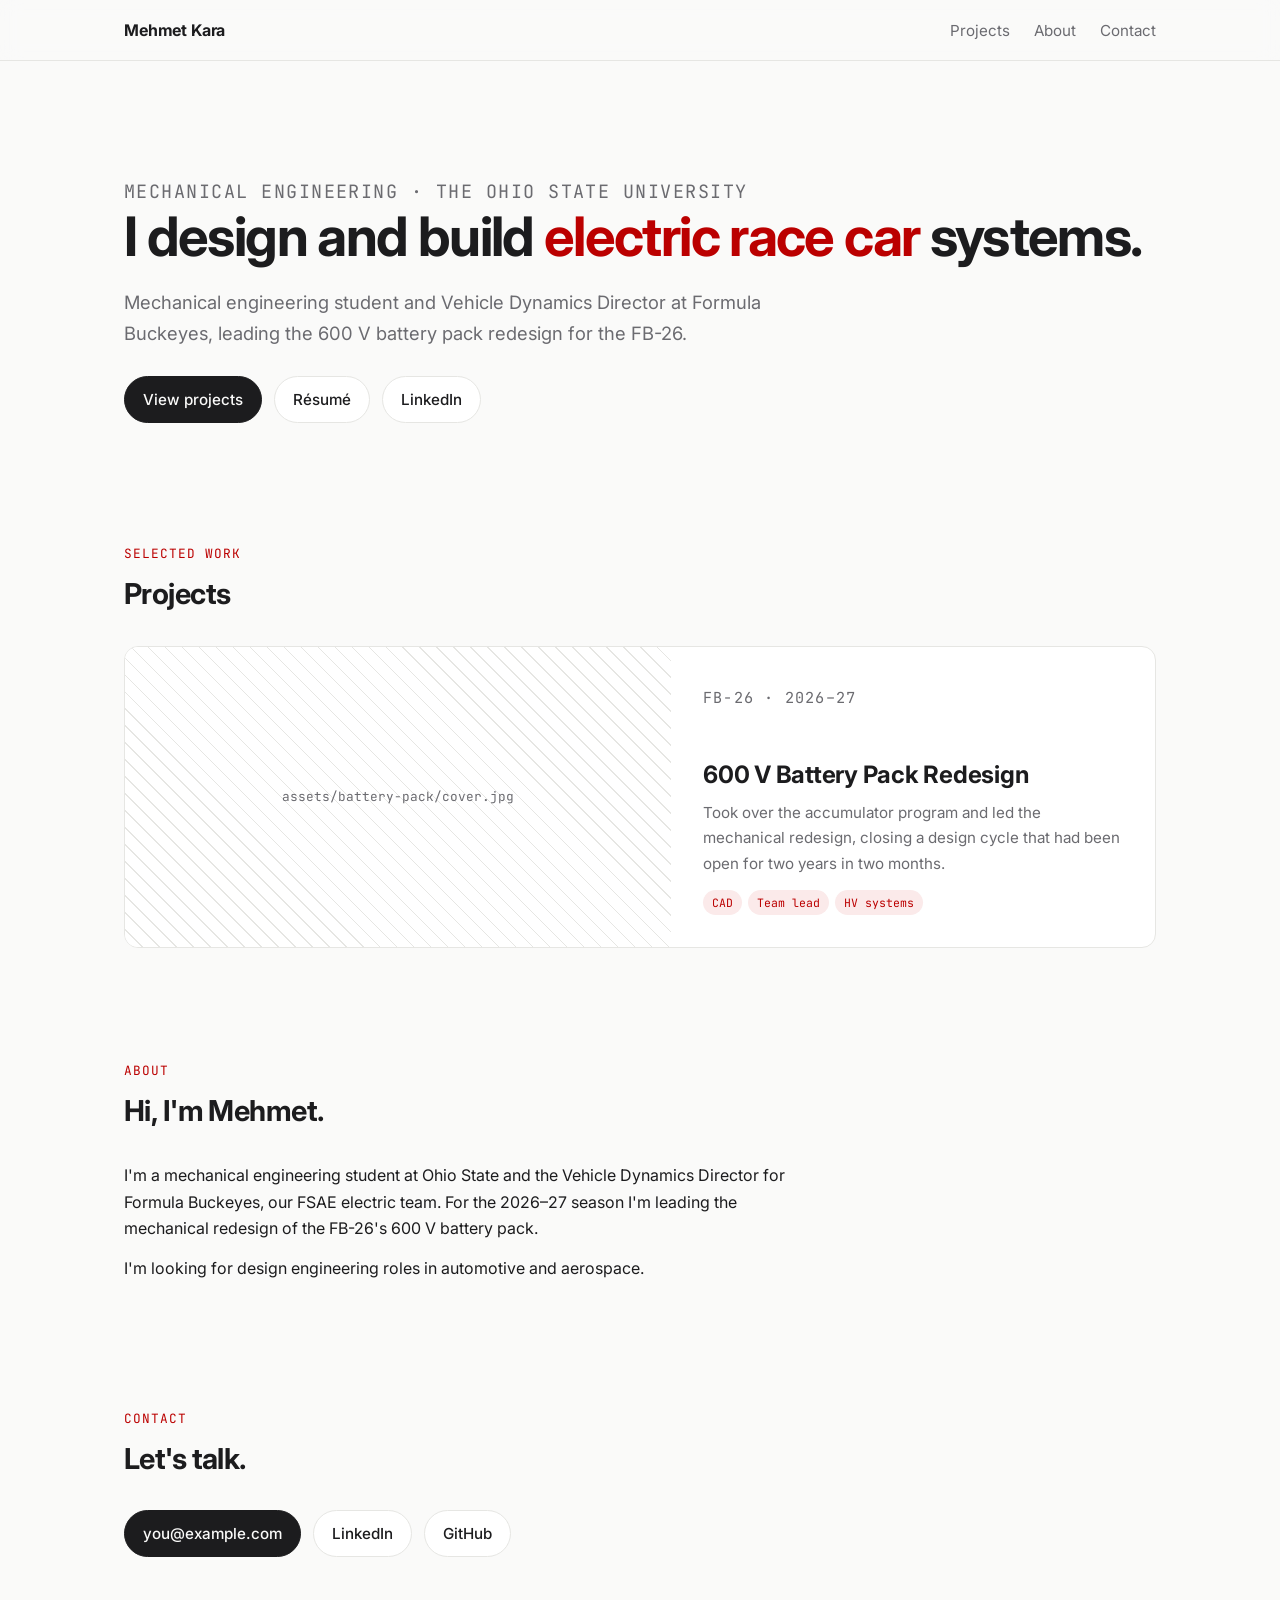
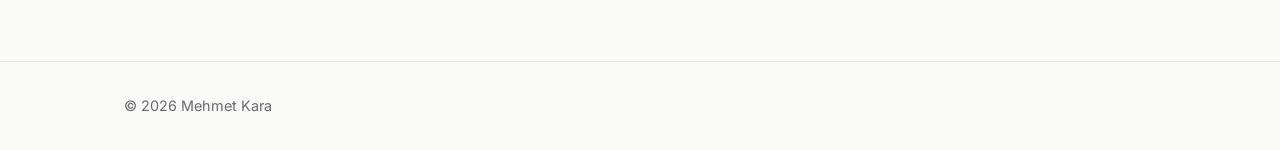
==== index.html @ 05a51566 "Add portfolio site with 600 V accumulator project page Co-Authored-By: Claude Opus 5.5 <noreply@anth" ====
<!doctype html>
<html lang="en">
<head>
  <meta charset="utf-8">
  <meta name="viewport" content="width=device-width, initial-scale=1">
  <title>Mehmet Kara — Engineering Portfolio</title>
  <meta name="description" content="Mechanical engineering portfolio: FSAE electric vehicle 600 V battery pack design.">
  <link rel="preconnect" href="https://fonts.googleapis.com">
  <link href="https://fonts.googleapis.com/css2?family=Inter:wght@400;500;600;700&family=JetBrains+Mono:wght@400;500&display=swap" rel="stylesheet">
  <link rel="stylesheet" href="css/style.css">
</head>
<body>

<nav>
  <div class="wrap">
    <a class="brand" href="index.html">Mehmet Kara</a>
    <ul>
      <li><a href="#projects">Projects</a></li>
      <li><a href="#about">About</a></li>
      <li><a href="#contact">Contact</a></li>
    </ul>
  </div>
</nav>

<header class="hero wrap">
  <p class="eyebrow">Mechanical Engineering · The Ohio State University</p>
  <h1>I design and build <span>electric race car</span> systems.</h1>
  <p>Mechanical engineering student and Vehicle Dynamics Director at Formula Buckeyes, leading the 600&nbsp;V battery pack redesign for the FB-26.</p>
  <div class="links">
    <a class="btn primary" href="#projects">View projects</a>
    <a class="btn" href="assets/resume.pdf">Résumé</a>
    <a class="btn" href="https://www.linkedin.com/in/YOUR-HANDLE">LinkedIn</a>
  </div>
</header>

<main>
  <section id="projects" class="wrap">
    <p class="eyebrow">Selected work</p>
    <h2>Projects</h2>

    <div class="grid">
      <a class="card featured" href="projects/battery-pack.html">
        <div class="thumb"><div class="ph">assets/battery-pack/cover.jpg</div></div>
        <div class="body">
          <p class="eyebrow">FB-26 · 2026–27</p>
          <h3>600 V Battery Pack Redesign</h3>
          <p>Took over the accumulator program and led the mechanical redesign, closing a design cycle that had been open for two years in two months.</p>
          <div class="tags"><span class="tag">CAD</span><span class="tag">Team lead</span><span class="tag">HV systems</span></div>
        </div>
      </a>
    </div>
  </section>

  <section id="about" class="wrap">
    <p class="eyebrow">About</p>
    <h2>Hi, I'm Mehmet.</h2>
    <div class="about">
      <div>
        <p>I'm a mechanical engineering student at Ohio State and the Vehicle Dynamics Director for Formula Buckeyes, our FSAE electric team. For the 2026–27 season I'm leading the mechanical redesign of the FB-26's 600&nbsp;V battery pack.</p>
        <p>I'm looking for design engineering roles in automotive and aerospace.</p>
      </div>
    </div>
  </section>

  <section id="contact" class="wrap">
    <p class="eyebrow">Contact</p>
    <h2>Let's talk.</h2>
    <div class="links" style="display:flex;gap:12px;flex-wrap:wrap">
      <a class="btn primary" href="mailto:you@example.com">you@example.com</a>
      <a class="btn" href="https://www.linkedin.com/in/YOUR-HANDLE">LinkedIn</a>
      <a class="btn" href="https://github.com/YOUR-USERNAME">GitHub</a>
    </div>
  </section>
</main>

<footer>
  <div class="wrap">© <span id="year"></span> Mehmet Kara</div>
</footer>

<script src="js/main.js"></script>
</body>
</html>
---- css/style.css ----
/* ---------- Design tokens ---------- */
:root {
  --bg: #fafaf9;
  --surface: #ffffff;
  --text: #1c1c1e;
  --muted: #6b6b70;
  --line: #e6e6e3;
  --accent: #bb0000;          /* Ohio State scarlet */
  --accent-soft: #fbeaea;
  --radius: 14px;
  --max: 1080px;
  --font: "Inter", system-ui, -apple-system, "Segoe UI", sans-serif;
  --mono: "JetBrains Mono", ui-monospace, monospace;
}
@media (prefers-color-scheme: dark) {
  :root {
    --bg: #111113;
    --surface: #1a1a1d;
    --text: #ececee;
    --muted: #9a9aa2;
    --line: #2a2a2f;
    --accent: #ff5a5a;
    --accent-soft: #2a1717;
  }
}

* { box-sizing: border-box; margin: 0; padding: 0; }
html { scroll-behavior: smooth; }
body {
  background: var(--bg);
  color: var(--text);
  font-family: var(--font);
  line-height: 1.65;
  -webkit-font-smoothing: antialiased;
}
img { max-width: 100%; display: block; border-radius: var(--radius); }
a { color: inherit; }

.wrap { max-width: var(--max); margin: 0 auto; padding-inline: 24px; }

/* ---------- Nav ---------- */
nav {
  position: sticky; top: 0; z-index: 10;
  background: color-mix(in srgb, var(--bg) 85%, transparent);
  backdrop-filter: blur(10px);
  border-bottom: 1px solid var(--line);
}
nav .wrap { display: flex; justify-content: space-between; align-items: center; height: 60px; }
nav .brand { font-weight: 700; text-decoration: none; letter-spacing: -0.01em; }
nav ul { display: flex; gap: 24px; list-style: none; }
nav ul a { text-decoration: none; color: var(--muted); font-size: 0.95rem; }
nav ul a:hover { color: var(--text); }

/* ---------- Hero ---------- */
.hero { padding-block: 96px 64px; }
.hero h1 { font-size: clamp(2.2rem, 5vw, 3.4rem); line-height: 1.1; letter-spacing: -0.03em; font-weight: 700; }
.hero h1 span { color: var(--accent); }
.hero p { color: var(--muted); font-size: 1.15rem; max-width: 640px; margin-top: 20px; }
.hero .links { display: flex; gap: 12px; margin-top: 28px; flex-wrap: wrap; }

.btn {
  display: inline-block; padding: 10px 18px; border-radius: 999px;
  border: 1px solid var(--line); text-decoration: none; font-size: 0.95rem; font-weight: 500;
  background: var(--surface); transition: border-color .15s;
}
.btn:hover { border-color: var(--text); }
.btn.primary { background: var(--text); color: var(--bg); border-color: var(--text); }

/* ---------- Section headings ---------- */
section { padding-block: 56px; }
.eyebrow { font-family: var(--mono); font-size: 0.8rem; color: var(--accent); text-transform: uppercase; letter-spacing: 0.08em; }
h2 { font-size: 1.8rem; letter-spacing: -0.02em; margin: 6px 0 28px; }

/* ---------- Project grid ---------- */
.grid { display: grid; grid-template-columns: repeat(auto-fill, minmax(300px, 1fr)); gap: 24px; }
.card {
  background: var(--surface); border: 1px solid var(--line); border-radius: var(--radius);
  overflow: hidden; text-decoration: none; display: flex; flex-direction: column;
  transition: transform .2s, box-shadow .2s, border-color .2s;
}
.card:hover { transform: translateY(-4px); box-shadow: 0 12px 30px rgba(0,0,0,.08); border-color: var(--muted); }
.card .thumb { aspect-ratio: 16/10; background: var(--line); }
.card .thumb img { width: 100%; height: 100%; object-fit: cover; border-radius: 0; }
.card .body { padding: 20px; flex: 1; display: flex; flex-direction: column; }
.card h3 { font-size: 1.15rem; letter-spacing: -0.01em; }
.card p { color: var(--muted); font-size: 0.95rem; margin-top: 6px; flex: 1; }
.card.featured { grid-column: 1 / -1; }
@media (min-width: 760px) {
  .card.featured { flex-direction: row; }
  .card.featured .thumb { flex: 1.3; aspect-ratio: auto; min-height: 300px; }
  .card.featured .body { flex: 1; padding: 32px; justify-content: center; }
  .card.featured h3 { font-size: 1.5rem; }
}

.tags { display: flex; flex-wrap: wrap; gap: 6px; margin-top: 14px; }
.tag {
  font-family: var(--mono); font-size: 0.72rem; padding: 3px 9px; border-radius: 999px;
  background: var(--accent-soft); color: var(--accent);
}

/* Placeholder for images you haven't added yet */
.ph {
  display: flex; align-items: center; justify-content: center; text-align: center;
  color: var(--muted); font-family: var(--mono); font-size: 0.8rem;
  background: repeating-linear-gradient(45deg, var(--line) 0 1px, transparent 1px 12px), var(--surface);
  width: 100%; height: 100%; min-height: 180px; border-radius: inherit; padding: 16px;
}

/* ---------- About ---------- */
.about { display: grid; gap: 32px; grid-template-columns: 1fr; }
@media (min-width: 760px) { .about { grid-template-columns: 2fr 1fr; } }
.about p { margin-bottom: 14px; }
.skills h4 { font-size: 0.85rem; color: var(--muted); margin: 14px 0 6px; font-weight: 600; }

/* ---------- Project page ---------- */
.back { display: inline-block; margin-top: 32px; color: var(--muted); text-decoration: none; font-size: 0.95rem; }
.back:hover { color: var(--text); }
.project-head { padding: 32px 0 24px; }
.project-head h1 { font-size: clamp(2rem, 4.5vw, 2.9rem); letter-spacing: -0.03em; line-height: 1.15; }
.project-head .lede { color: var(--muted); font-size: 1.15rem; margin-top: 14px; max-width: 720px; }

.facts {
  display: grid; grid-template-columns: repeat(auto-fit, minmax(160px, 1fr)); gap: 16px;
  border-top: 1px solid var(--line); border-bottom: 1px solid var(--line); padding: 20px 0; margin: 8px 0 40px;
}
.facts div span { display: block; font-size: 0.78rem; color: var(--muted); text-transform: uppercase; letter-spacing: 0.06em; }
.facts div strong { font-weight: 500; }

.hero-media { aspect-ratio: 16/8; margin-bottom: 48px; border-radius: var(--radius); overflow: hidden; border: 1px solid var(--line); }

.content { max-width: 720px; }
.content h2 { font-size: 1.4rem; margin: 40px 0 12px; }
.content p, .content li { margin-bottom: 12px; }
.content ul { padding-left: 20px; }
.content figure { margin: 28px 0; }
.content figcaption { font-size: 0.85rem; color: var(--muted); margin-top: 8px; }
.content .ph { aspect-ratio: 16/9; }

/* 3D viewer */
.viewer {
  margin: 28px 0; border: 1px solid var(--line); border-radius: var(--radius);
  background: var(--surface); overflow: hidden; position: relative;
}
.viewer model-viewer { width: 100%; height: 440px; --poster-color: transparent; }
.viewer .hint {
  position: absolute; bottom: 10px; left: 14px; font-size: 0.78rem; color: var(--muted); font-family: var(--mono);
  pointer-events: none;
}
.viewer .missing { display: none; height: 440px; }
.viewer.no-model model-viewer { display: none; }
.viewer.no-model .missing { display: flex; }

/* Next-project footer */
.next {
  display: flex; justify-content: space-between; gap: 16px; flex-wrap: wrap;
  border-top: 1px solid var(--line); margin-top: 64px; padding: 28px 0;
}
.next a { text-decoration: none; }
.next small { display: block; color: var(--muted); }

footer { border-top: 1px solid var(--line); padding: 32px 0; color: var(--muted); font-size: 0.9rem; margin-top: 48px; }

@media (max-width: 560px) {
  nav ul { gap: 16px; }
  .hero { padding-block: 64px 40px; }
  .viewer model-viewer, .viewer .missing { height: 320px; }
}
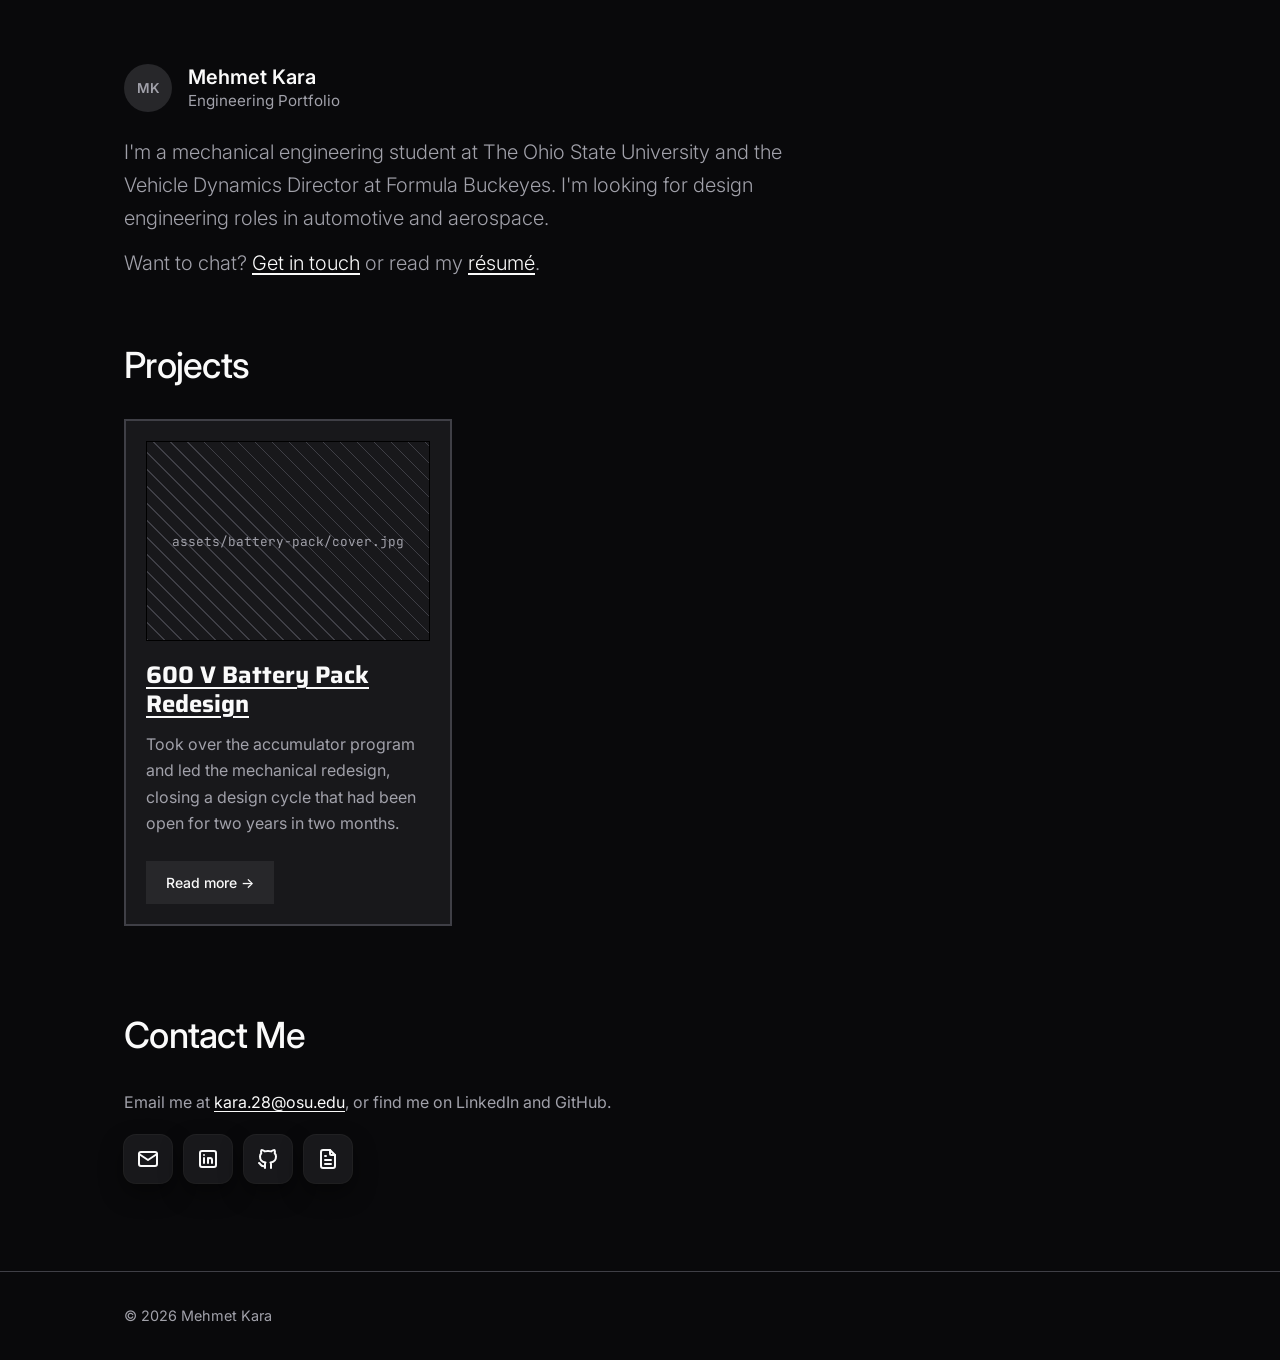
==== commit 23c7aa3e: "Redesign site based on Vaughn Khouri's portfolio (vkhouri.dev) Dark theme, small header with headsho" ====
--- a/index.html
+++ b/index.html
@@ -6,69 +6,54 @@
   <title>Mehmet Kara — Engineering Portfolio</title>
   <meta name="description" content="Mechanical engineering portfolio: FSAE electric vehicle 600 V battery pack design.">
   <link rel="preconnect" href="https://fonts.googleapis.com">
-  <link href="https://fonts.googleapis.com/css2?family=Inter:wght@400;500;600;700&family=JetBrains+Mono:wght@400;500&display=swap" rel="stylesheet">
+  <link href="https://fonts.googleapis.com/css2?family=Inter:wght@300;400;500;600;700&family=JetBrains+Mono:wght@400;500&family=Saira:wght@700&display=swap" rel="stylesheet">
   <link rel="stylesheet" href="css/style.css">
 </head>
 <body>
 
-<nav>
-  <div class="wrap">
-    <a class="brand" href="index.html">Mehmet Kara</a>
-    <ul>
-      <li><a href="#projects">Projects</a></li>
-      <li><a href="#about">About</a></li>
-      <li><a href="#contact">Contact</a></li>
-    </ul>
-  </div>
-</nav>
-
-<header class="hero wrap">
-  <p class="eyebrow">Mechanical Engineering · The Ohio State University</p>
-  <h1>I design and build <span>electric race car</span> systems.</h1>
-  <p>Mechanical engineering student and Vehicle Dynamics Director at Formula Buckeyes, leading the 600&nbsp;V battery pack redesign for the FB-26.</p>
-  <div class="links">
-    <a class="btn primary" href="#projects">View projects</a>
-    <a class="btn" href="assets/resume.pdf">Résumé</a>
-    <a class="btn" href="https://www.linkedin.com/in/YOUR-HANDLE">LinkedIn</a>
-  </div>
+<header class="site-head wrap">
+  <a class="id" href="index.html">
+    <!-- Replace with: <img class="avatar" src="assets/headshot.jpg" alt="Mehmet Kara"> -->
+    <div class="avatar" aria-hidden="true">MK</div>
+    <div>
+      <h1 class="name">Mehmet Kara</h1>
+      <p>Engineering Portfolio</p>
+    </div>
+  </a>
+  <p class="intro">I'm a mechanical engineering student at The Ohio State University and the Vehicle Dynamics Director at Formula Buckeyes. I'm looking for design engineering roles in automotive and aerospace.</p>
+  <p class="intro">Want to chat? <a class="inline-link" href="#contact">Get in touch</a> or read my <a class="inline-link" href="assets/resume.pdf">résumé</a>.</p>
 </header>
 
 <main>
   <section id="projects" class="wrap">
-    <p class="eyebrow">Selected work</p>
     <h2>Projects</h2>
 
     <div class="grid">
-      <a class="card featured" href="projects/battery-pack.html">
+      <a class="card" href="projects/battery-pack.html">
         <div class="thumb"><div class="ph">assets/battery-pack/cover.jpg</div></div>
-        <div class="body">
-          <p class="eyebrow">FB-26 · 2026–27</p>
-          <h3>600 V Battery Pack Redesign</h3>
-          <p>Took over the accumulator program and led the mechanical redesign, closing a design cycle that had been open for two years in two months.</p>
-          <div class="tags"><span class="tag">CAD</span><span class="tag">Team lead</span><span class="tag">HV systems</span></div>
-        </div>
+        <h3>600 V Battery Pack Redesign</h3>
+        <p>Took over the accumulator program and led the mechanical redesign, closing a design cycle that had been open for two years in two months.</p>
+        <span class="more">Read more &rarr;</span>
       </a>
     </div>
   </section>
 
-  <section id="about" class="wrap">
-    <p class="eyebrow">About</p>
-    <h2>Hi, I'm Mehmet.</h2>
-    <div class="about">
-      <div>
-        <p>I'm a mechanical engineering student at Ohio State and the Vehicle Dynamics Director for Formula Buckeyes, our FSAE electric team. For the 2026–27 season I'm leading the mechanical redesign of the FB-26's 600&nbsp;V battery pack.</p>
-        <p>I'm looking for design engineering roles in automotive and aerospace.</p>
-      </div>
-    </div>
-  </section>
-
   <section id="contact" class="wrap">
-    <p class="eyebrow">Contact</p>
-    <h2>Let's talk.</h2>
-    <div class="links" style="display:flex;gap:12px;flex-wrap:wrap">
-      <a class="btn primary" href="mailto:you@example.com">you@example.com</a>
-      <a class="btn" href="https://www.linkedin.com/in/YOUR-HANDLE">LinkedIn</a>
-      <a class="btn" href="https://github.com/YOUR-USERNAME">GitHub</a>
+    <h2>Contact Me</h2>
+    <p class="muted">Email me at <a class="inline-link" href="mailto:kara.28@osu.edu">kara.28@osu.edu</a>, or find me on LinkedIn and GitHub.</p>
+    <div class="social">
+      <a href="mailto:kara.28@osu.edu" aria-label="Email">
+        <svg viewBox="0 0 24 24" fill="none" stroke="currentColor" stroke-width="2" stroke-linecap="round" stroke-linejoin="round" aria-hidden="true"><path d="M3 7a2 2 0 0 1 2 -2h14a2 2 0 0 1 2 2v10a2 2 0 0 1 -2 2h-14a2 2 0 0 1 -2 -2v-10z"/><path d="M3 7l9 6l9 -6"/></svg>
+      </a>
+      <a href="https://www.linkedin.com/in/karame" aria-label="LinkedIn">
+        <svg viewBox="0 0 24 24" fill="none" stroke="currentColor" stroke-width="2" stroke-linecap="round" stroke-linejoin="round" aria-hidden="true"><path d="M4 6a2 2 0 0 1 2 -2h12a2 2 0 0 1 2 2v12a2 2 0 0 1 -2 2h-12a2 2 0 0 1 -2 -2z"/><path d="M8 11v5"/><path d="M8 8v.01"/><path d="M12 16v-5"/><path d="M16 16v-3a2 2 0 0 0 -4 0"/></svg>
+      </a>
+      <a href="https://github.com/remus4444" aria-label="GitHub">
+        <svg viewBox="0 0 24 24" fill="none" stroke="currentColor" stroke-width="2" stroke-linecap="round" stroke-linejoin="round" aria-hidden="true"><path d="M9 19c-4.3 1.4 -4.3 -2.5 -6 -3m12 5v-3.5c0 -1 .1 -1.4 -.5 -2c2.8 -.3 5.5 -1.4 5.5 -6a4.6 4.6 0 0 0 -1.3 -3.2a4.2 4.2 0 0 0 -.1 -3.2s-1.1 -.3 -3.5 1.3a12.3 12.3 0 0 0 -6.2 0c-2.4 -1.6 -3.5 -1.3 -3.5 -1.3a4.2 4.2 0 0 0 -.1 3.2a4.6 4.6 0 0 0 -1.3 3.2c0 4.6 2.7 5.7 5.5 6c-.6 .6 -.6 1.2 -.5 2v3.5"/></svg>
+      </a>
+      <a href="assets/resume.pdf" aria-label="Résumé">
+        <svg viewBox="0 0 24 24" fill="none" stroke="currentColor" stroke-width="2" stroke-linecap="round" stroke-linejoin="round" aria-hidden="true"><path d="M14 3v4a1 1 0 0 0 1 1h4"/><path d="M17 21h-10a2 2 0 0 1 -2 -2v-14a2 2 0 0 1 2 -2h7l5 5v11a2 2 0 0 1 -2 2z"/><path d="M9 9h1"/><path d="M9 13h6"/><path d="M9 17h6"/></svg>
+      </a>
     </div>
   </section>
 </main>
--- a/css/style.css
+++ b/css/style.css
@@ -1,27 +1,21 @@
 /* ---------- Design tokens ---------- */
 :root {
-  --bg: #fafaf9;
-  --surface: #ffffff;
-  --text: #1c1c1e;
-  --muted: #6b6b70;
-  --line: #e6e6e3;
-  --accent: #bb0000;          /* Ohio State scarlet */
-  --accent-soft: #fbeaea;
-  --radius: 14px;
+  color-scheme: dark;
+  --bg: #09090b;              /* page background */
+  --surface: #18181b;         /* cards, viewer */
+  --raised: #27272a;          /* buttons, avatar */
+  --text: #fafafa;
+  --muted: #a1a1aa;
+  --line: #3f3f46;
+  --edge: #000000;            /* thin frame around photos */
+  --ring: rgb(255 255 255 / 0.1);
+  --shadow: rgb(0 0 0 / 0.45);
+  --accent: #ff5a5a;          /* Ohio State scarlet, lightened for dark bg */
+  --radius: 0;
   --max: 1080px;
   --font: "Inter", system-ui, -apple-system, "Segoe UI", sans-serif;
+  --display: "Saira", "Inter", system-ui, sans-serif;
   --mono: "JetBrains Mono", ui-monospace, monospace;
-}
-@media (prefers-color-scheme: dark) {
-  :root {
-    --bg: #111113;
-    --surface: #1a1a1d;
-    --text: #ececee;
-    --muted: #9a9aa2;
-    --line: #2a2a2f;
-    --accent: #ff5a5a;
-    --accent-soft: #2a1717;
-  }
 }
 
 * { box-sizing: border-box; margin: 0; padding: 0; }
@@ -33,91 +27,78 @@
   line-height: 1.65;
   -webkit-font-smoothing: antialiased;
 }
-img { max-width: 100%; display: block; border-radius: var(--radius); }
+img { max-width: 100%; display: block; }
 a { color: inherit; }
+.inline-link { text-decoration: underline; text-underline-offset: 3px; color: var(--text); }
+.inline-link:hover { color: var(--accent); }
 
 .wrap { max-width: var(--max); margin: 0 auto; padding-inline: 24px; }
 
-/* ---------- Nav ---------- */
-nav {
-  position: sticky; top: 0; z-index: 10;
-  background: color-mix(in srgb, var(--bg) 85%, transparent);
-  backdrop-filter: blur(10px);
-  border-bottom: 1px solid var(--line);
+/* ---------- Site header: headshot, name, intro ---------- */
+.site-head { padding-block: 64px 16px; }
+.site-head .id { display: inline-flex; align-items: center; gap: 16px; text-decoration: none; }
+.avatar {
+  width: 48px; height: 48px; border-radius: 50%; object-fit: cover; flex: none;
+  display: grid; place-items: center;
+  background: var(--raised); color: var(--muted); font-size: 0.85rem; font-weight: 600;
 }
-nav .wrap { display: flex; justify-content: space-between; align-items: center; height: 60px; }
-nav .brand { font-weight: 700; text-decoration: none; letter-spacing: -0.01em; }
-nav ul { display: flex; gap: 24px; list-style: none; }
-nav ul a { text-decoration: none; color: var(--muted); font-size: 0.95rem; }
-nav ul a:hover { color: var(--text); }
+.site-head .name { font-size: 1.25rem; font-weight: 600; line-height: 1.3; }
+.site-head .id p { color: var(--muted); font-size: 0.95rem; line-height: 1.4; }
+.site-head .intro { margin-top: 24px; max-width: 720px; color: var(--muted); font-size: clamp(1.1rem, 2vw, 1.25rem); font-weight: 300; }
+.site-head .intro + .intro { margin-top: 12px; }
 
-/* ---------- Hero ---------- */
-.hero { padding-block: 96px 64px; }
-.hero h1 { font-size: clamp(2.2rem, 5vw, 3.4rem); line-height: 1.1; letter-spacing: -0.03em; font-weight: 700; }
-.hero h1 span { color: var(--accent); }
-.hero p { color: var(--muted); font-size: 1.15rem; max-width: 640px; margin-top: 20px; }
-.hero .links { display: flex; gap: 12px; margin-top: 28px; flex-wrap: wrap; }
+/* ---------- Sections ---------- */
+section { padding-block: 40px; }
+h2 { font-size: clamp(1.9rem, 4vw, 2.25rem); font-weight: 500; letter-spacing: -0.02em; margin-bottom: 24px; }
+.muted { color: var(--muted); }
 
-.btn {
-  display: inline-block; padding: 10px 18px; border-radius: 999px;
-  border: 1px solid var(--line); text-decoration: none; font-size: 0.95rem; font-weight: 500;
-  background: var(--surface); transition: border-color .15s;
+/* ---------- Project cards ---------- */
+.grid { display: grid; grid-template-columns: repeat(auto-fill, minmax(min(100%, 320px), 1fr)); gap: 24px; }
+.card {
+  display: flex; flex-direction: column; padding: 20px;
+  background: var(--surface); border: 2px solid var(--line);
+  text-decoration: none; transition: border-color .2s;
 }
-.btn:hover { border-color: var(--text); }
-.btn.primary { background: var(--text); color: var(--bg); border-color: var(--text); }
-
-/* ---------- Section headings ---------- */
-section { padding-block: 56px; }
-.eyebrow { font-family: var(--mono); font-size: 0.8rem; color: var(--accent); text-transform: uppercase; letter-spacing: 0.08em; }
-h2 { font-size: 1.8rem; letter-spacing: -0.02em; margin: 6px 0 28px; }
-
-/* ---------- Project grid ---------- */
-.grid { display: grid; grid-template-columns: repeat(auto-fill, minmax(300px, 1fr)); gap: 24px; }
-.card {
-  background: var(--surface); border: 1px solid var(--line); border-radius: var(--radius);
-  overflow: hidden; text-decoration: none; display: flex; flex-direction: column;
-  transition: transform .2s, box-shadow .2s, border-color .2s;
+.card:hover { border-color: var(--muted); }
+.card .thumb { height: 200px; overflow: hidden; border: 1px solid var(--edge); }
+.card .thumb img { width: 100%; height: 100%; object-fit: cover; }
+.card h3 {
+  font-family: var(--display); font-size: 1.5rem; font-weight: 700; line-height: 1.2;
+  text-decoration: underline; text-underline-offset: 4px; margin-top: 20px;
 }
-.card:hover { transform: translateY(-4px); box-shadow: 0 12px 30px rgba(0,0,0,.08); border-color: var(--muted); }
-.card .thumb { aspect-ratio: 16/10; background: var(--line); }
-.card .thumb img { width: 100%; height: 100%; object-fit: cover; border-radius: 0; }
-.card .body { padding: 20px; flex: 1; display: flex; flex-direction: column; }
-.card h3 { font-size: 1.15rem; letter-spacing: -0.01em; }
-.card p { color: var(--muted); font-size: 0.95rem; margin-top: 6px; flex: 1; }
-.card.featured { grid-column: 1 / -1; }
-@media (min-width: 760px) {
-  .card.featured { flex-direction: row; }
-  .card.featured .thumb { flex: 1.3; aspect-ratio: auto; min-height: 300px; }
-  .card.featured .body { flex: 1; padding: 32px; justify-content: center; }
-  .card.featured h3 { font-size: 1.5rem; }
+.card p { color: var(--muted); margin-top: 12px; flex: 1; }
+.card .more {
+  align-self: flex-start; margin-top: 24px; padding: 10px 20px;
+  background: var(--raised); font-size: 0.875rem; font-weight: 500; transition: background .2s;
 }
-
-.tags { display: flex; flex-wrap: wrap; gap: 6px; margin-top: 14px; }
-.tag {
-  font-family: var(--mono); font-size: 0.72rem; padding: 3px 9px; border-radius: 999px;
-  background: var(--accent-soft); color: var(--accent);
-}
+.card:hover .more { background: var(--line); }
 
 /* Placeholder for images you haven't added yet */
 .ph {
   display: flex; align-items: center; justify-content: center; text-align: center;
   color: var(--muted); font-family: var(--mono); font-size: 0.8rem;
   background: repeating-linear-gradient(45deg, var(--line) 0 1px, transparent 1px 12px), var(--surface);
-  width: 100%; height: 100%; min-height: 180px; border-radius: inherit; padding: 16px;
+  width: 100%; height: 100%; min-height: 180px; padding: 16px;
 }
 
-/* ---------- About ---------- */
-.about { display: grid; gap: 32px; grid-template-columns: 1fr; }
-@media (min-width: 760px) { .about { grid-template-columns: 2fr 1fr; } }
-.about p { margin-bottom: 14px; }
-.skills h4 { font-size: 0.85rem; color: var(--muted); margin: 14px 0 6px; font-weight: 600; }
+/* ---------- Contact icons ---------- */
+.social { display: flex; flex-wrap: wrap; gap: 12px; margin-top: 20px; }
+.social a {
+  width: 48px; height: 48px; display: grid; place-items: center; border-radius: 12px;
+  background: var(--surface); color: var(--text);
+  box-shadow: 0 0 0 1px var(--ring), 0 10px 24px var(--shadow);
+  transition: background .3s;
+}
+.social a:hover { background: var(--raised); }
+.social svg { width: 24px; height: 24px; transition: transform .3s; }
+.social a:hover svg { transform: scale(1.2); }
 
 /* ---------- Project page ---------- */
-.back { display: inline-block; margin-top: 32px; color: var(--muted); text-decoration: none; font-size: 0.95rem; }
+.back { display: inline-block; margin-top: 16px; color: var(--muted); text-decoration: none; font-size: 0.95rem; }
 .back:hover { color: var(--text); }
-.project-head { padding: 32px 0 24px; }
-.project-head h1 { font-size: clamp(2rem, 4.5vw, 2.9rem); letter-spacing: -0.03em; line-height: 1.15; }
-.project-head .lede { color: var(--muted); font-size: 1.15rem; margin-top: 14px; max-width: 720px; }
+.project-head { padding: 24px 0; }
+.project-head h1 { font-family: var(--display); font-size: clamp(2rem, 4.5vw, 2.9rem); font-weight: 700; line-height: 1.15; }
+.project-head .lede { color: var(--muted); font-size: 1.15rem; font-weight: 300; margin-top: 14px; max-width: 720px; }
 
 .facts {
   display: grid; grid-template-columns: repeat(auto-fit, minmax(160px, 1fr)); gap: 16px;
@@ -126,11 +107,12 @@
 .facts div span { display: block; font-size: 0.78rem; color: var(--muted); text-transform: uppercase; letter-spacing: 0.06em; }
 .facts div strong { font-weight: 500; }
 
-.hero-media { aspect-ratio: 16/8; margin-bottom: 48px; border-radius: var(--radius); overflow: hidden; border: 1px solid var(--line); }
+.hero-media { aspect-ratio: 16/8; margin-bottom: 48px; overflow: hidden; border: 2px solid var(--line); }
+.hero-media img { width: 100%; height: 100%; object-fit: cover; }
 
 .content { max-width: 720px; }
 .content h2 { font-size: 1.4rem; margin: 40px 0 12px; }
-.content p, .content li { margin-bottom: 12px; }
+.content p, .content li { margin-bottom: 12px; color: var(--muted); }
 .content ul { padding-left: 20px; }
 .content figure { margin: 28px 0; }
 .content figcaption { font-size: 0.85rem; color: var(--muted); margin-top: 8px; }
@@ -138,7 +120,7 @@
 
 /* 3D viewer */
 .viewer {
-  margin: 28px 0; border: 1px solid var(--line); border-radius: var(--radius);
+  margin: 28px 0; border: 2px solid var(--line);
   background: var(--surface); overflow: hidden; position: relative;
 }
 .viewer model-viewer { width: 100%; height: 440px; --poster-color: transparent; }
@@ -150,18 +132,9 @@
 .viewer.no-model model-viewer { display: none; }
 .viewer.no-model .missing { display: flex; }
 
-/* Next-project footer */
-.next {
-  display: flex; justify-content: space-between; gap: 16px; flex-wrap: wrap;
-  border-top: 1px solid var(--line); margin-top: 64px; padding: 28px 0;
-}
-.next a { text-decoration: none; }
-.next small { display: block; color: var(--muted); }
-
 footer { border-top: 1px solid var(--line); padding: 32px 0; color: var(--muted); font-size: 0.9rem; margin-top: 48px; }
 
 @media (max-width: 560px) {
-  nav ul { gap: 16px; }
-  .hero { padding-block: 64px 40px; }
+  .site-head { padding-block: 40px 8px; }
   .viewer model-viewer, .viewer .missing { height: 320px; }
 }
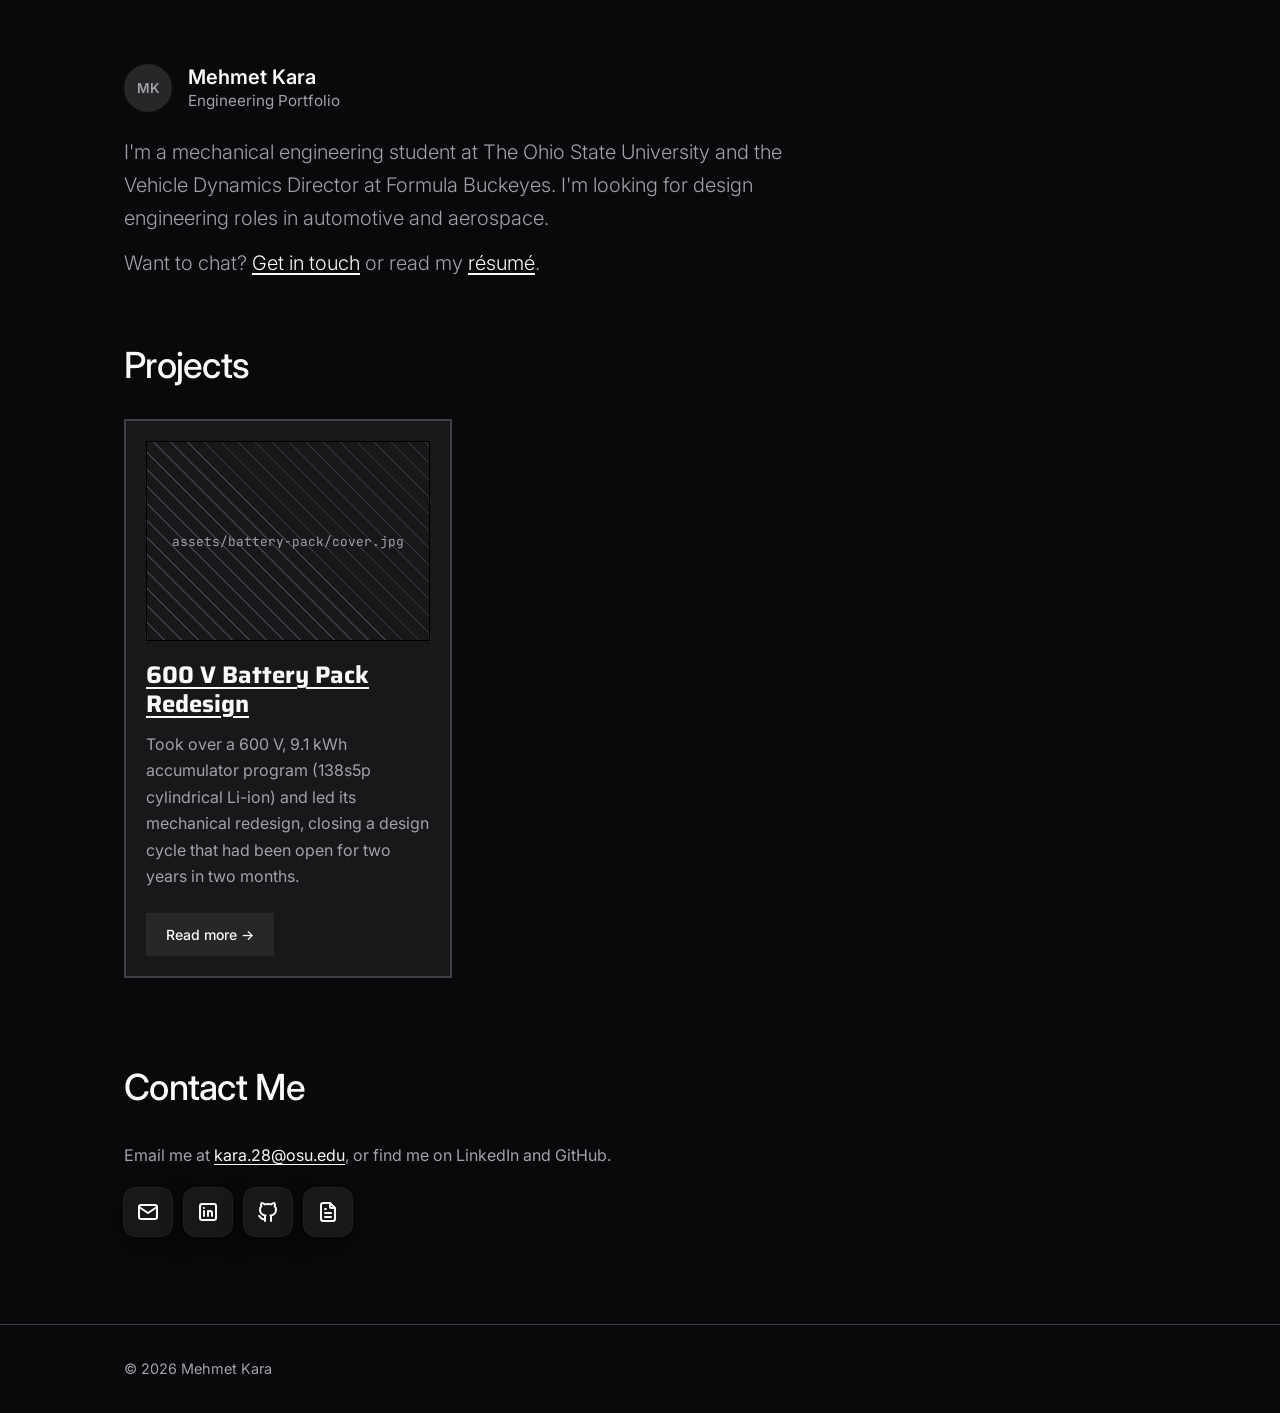
==== commit d403b4f6: "Flesh out battery pack page and add 3D models Add specs table, rewrite the subtitle, problem and wha" ====
--- a/index.html
+++ b/index.html
@@ -32,7 +32,7 @@
       <a class="card" href="projects/battery-pack.html">
         <div class="thumb"><div class="ph">assets/battery-pack/cover.jpg</div></div>
         <h3>600 V Battery Pack Redesign</h3>
-        <p>Took over the accumulator program and led the mechanical redesign, closing a design cycle that had been open for two years in two months.</p>
+        <p>Took over a 600&nbsp;V, 9.1&nbsp;kWh accumulator program (138s5p cylindrical Li-ion) and led its mechanical redesign, closing a design cycle that had been open for two years in two months.</p>
         <span class="more">Read more &rarr;</span>
       </a>
     </div>
--- a/css/style.css
+++ b/css/style.css
@@ -118,6 +118,13 @@
 .content figcaption { font-size: 0.85rem; color: var(--muted); margin-top: 8px; }
 .content .ph { aspect-ratio: 16/9; }
 
+.content > h2:first-child { margin-top: 0; }
+.specs-block { margin-bottom: 48px; }
+.specs { width: 100%; border-collapse: collapse; }
+.specs th, .specs td { text-align: left; padding: 10px 0; border-bottom: 1px solid var(--line); vertical-align: top; }
+.specs th { width: 40%; padding-right: 16px; font-family: var(--mono); font-size: 0.78rem; font-weight: 400; color: var(--muted); text-transform: uppercase; letter-spacing: 0.06em; }
+.specs td { font-weight: 500; }
+
 /* 3D viewer */
 .viewer {
   margin: 28px 0; border: 2px solid var(--line);
@@ -129,8 +136,19 @@
   pointer-events: none;
 }
 .viewer .missing { display: none; height: 440px; }
-.viewer.no-model model-viewer { display: none; }
+.viewer.no-model model-viewer, .viewer.no-model .load-model { display: none; }
 .viewer.no-model .missing { display: flex; }
+.content figure .viewer { margin: 0; }
+
+/* Large models wait for a click before downloading */
+.load-model {
+  position: absolute; top: 50%; left: 50%; transform: translate(-50%, -50%);
+  padding: 10px 20px; border: 0; cursor: pointer;
+  background: var(--raised); color: var(--text); font: 500 0.875rem var(--font);
+  transition: background .2s;
+}
+.load-model:hover { background: var(--line); }
+.load-model ~ .hint { display: none; }
 
 footer { border-top: 1px solid var(--line); padding: 32px 0; color: var(--muted); font-size: 0.9rem; margin-top: 48px; }
 
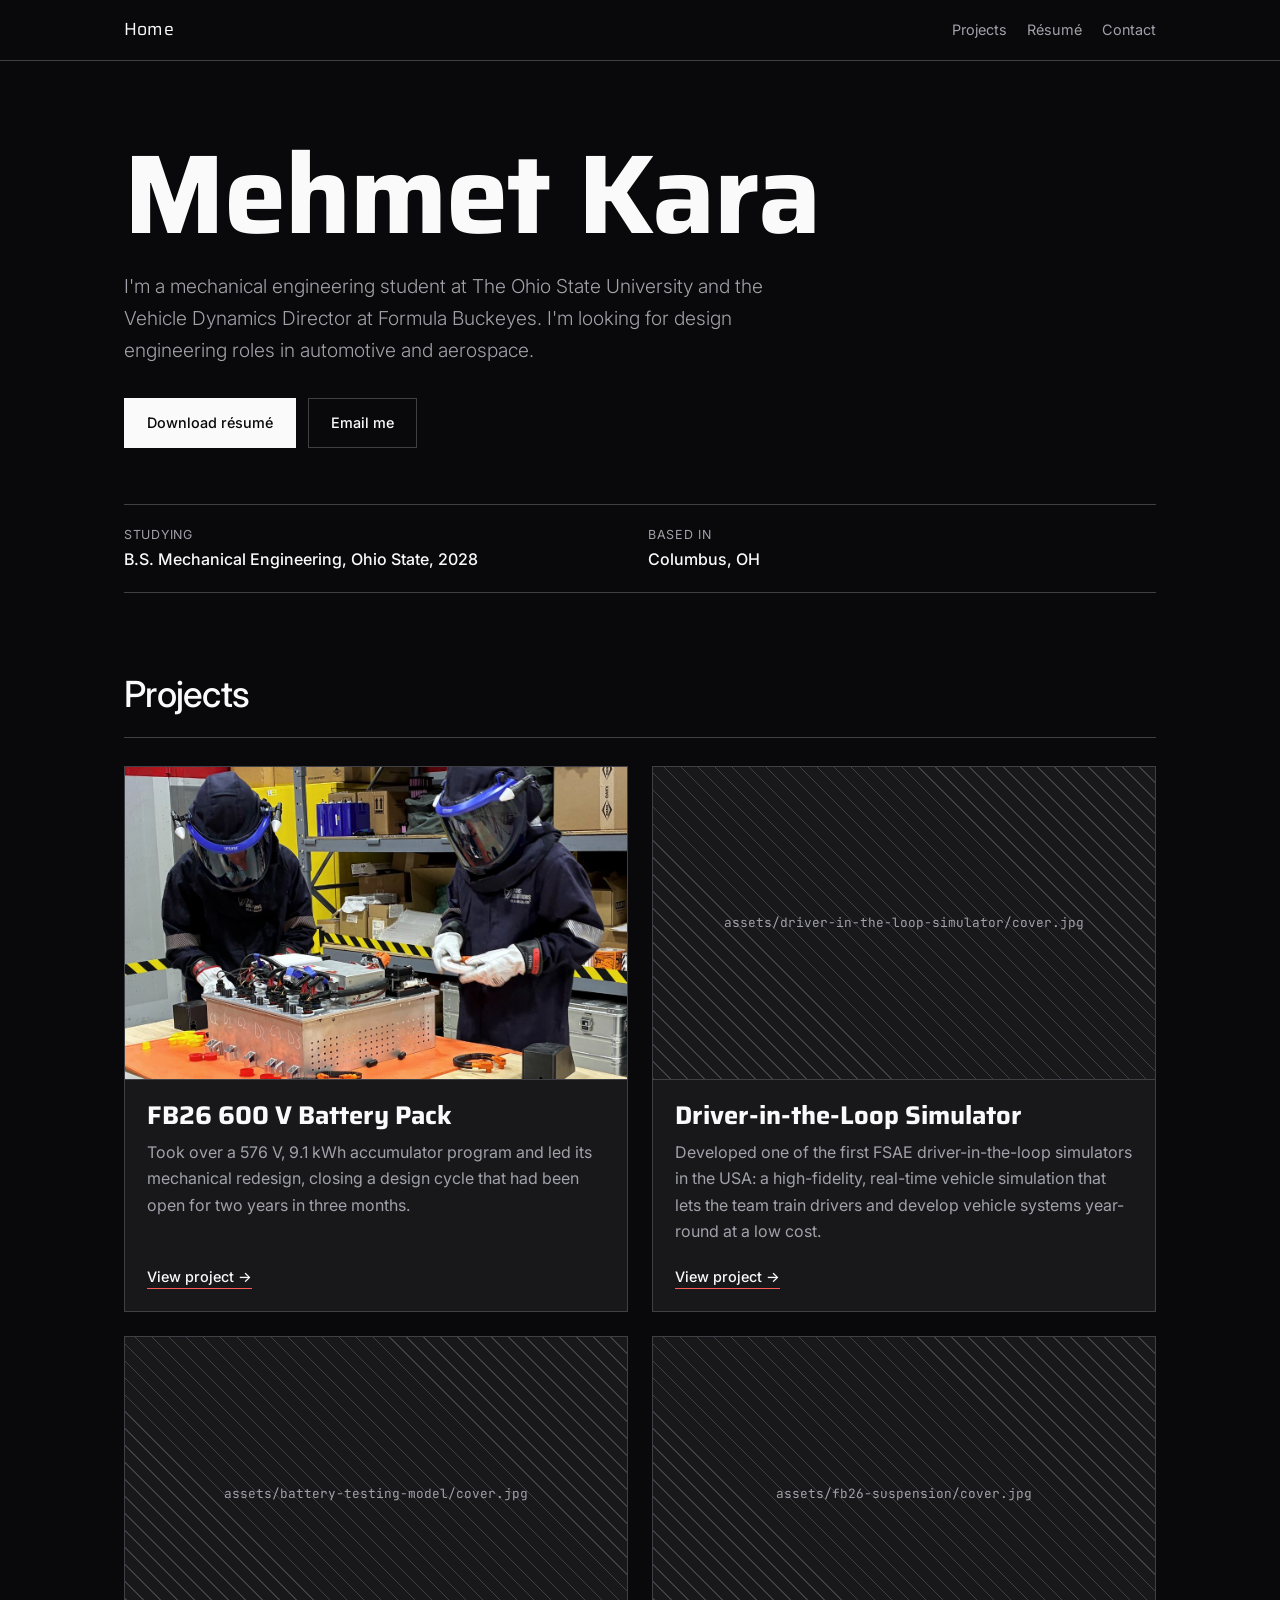
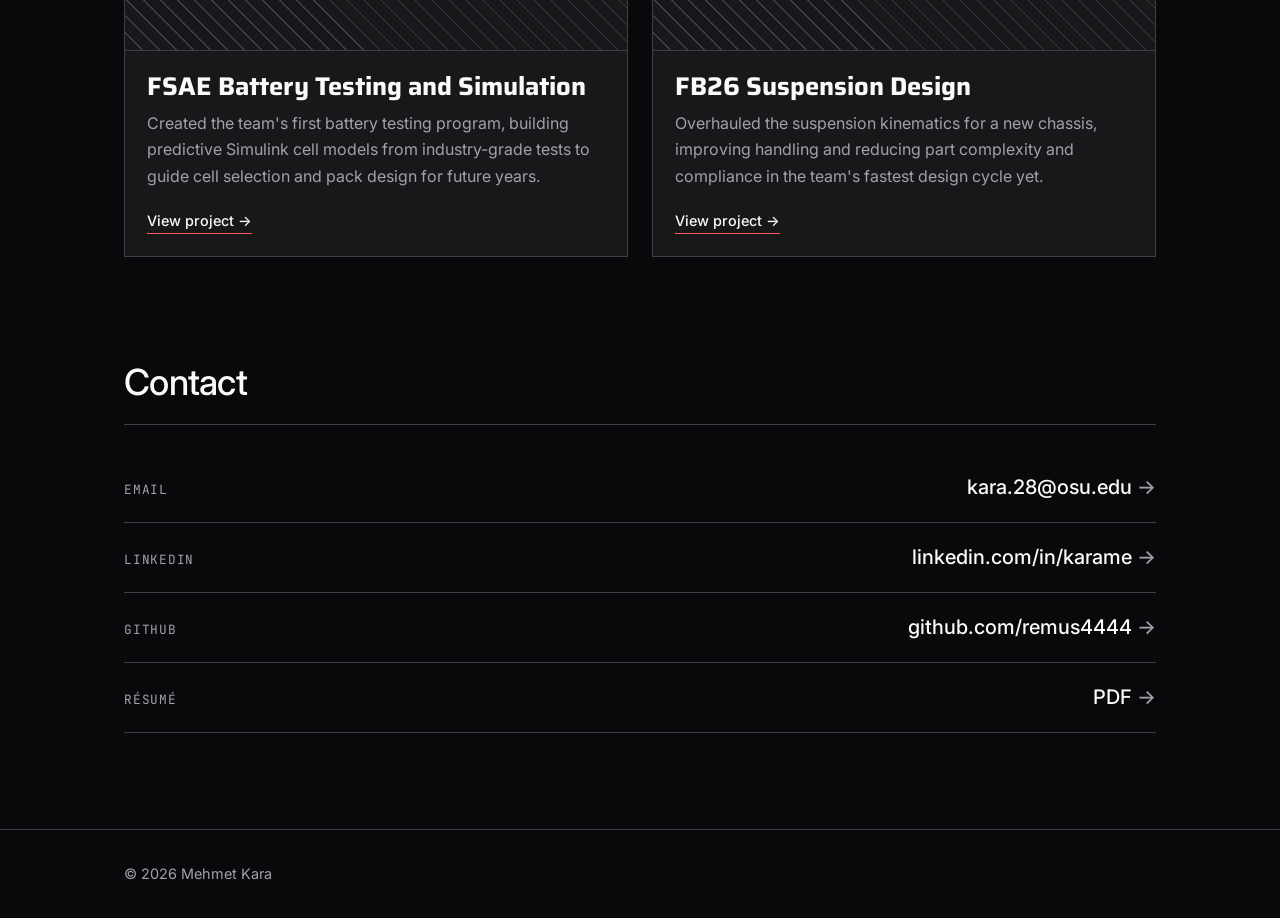
==== commit 131b3d3f: "Redesign home page, expand battery pack page, add three project shells - Home: new top bar, large-na" ====
--- a/index.html
+++ b/index.html
@@ -4,57 +4,85 @@
   <meta charset="utf-8">
   <meta name="viewport" content="width=device-width, initial-scale=1">
   <title>Mehmet Kara — Engineering Portfolio</title>
-  <meta name="description" content="Mechanical engineering portfolio: FSAE electric vehicle 600 V battery pack design.">
+  <meta name="description" content="Mechanical engineering portfolio: FSAE electric vehicle battery pack, suspension and simulation projects.">
   <link rel="preconnect" href="https://fonts.googleapis.com">
   <link href="https://fonts.googleapis.com/css2?family=Inter:wght@300;400;500;600;700&family=JetBrains+Mono:wght@400;500&family=Saira:wght@700&display=swap" rel="stylesheet">
   <link rel="stylesheet" href="css/style.css">
 </head>
 <body>
 
-<header class="site-head wrap">
-  <a class="id" href="index.html">
-    <!-- Replace with: <img class="avatar" src="assets/headshot.jpg" alt="Mehmet Kara"> -->
-    <div class="avatar" aria-hidden="true">MK</div>
-    <div>
-      <h1 class="name">Mehmet Kara</h1>
-      <p>Engineering Portfolio</p>
-    </div>
-  </a>
-  <p class="intro">I'm a mechanical engineering student at The Ohio State University and the Vehicle Dynamics Director at Formula Buckeyes. I'm looking for design engineering roles in automotive and aerospace.</p>
-  <p class="intro">Want to chat? <a class="inline-link" href="#contact">Get in touch</a> or read my <a class="inline-link" href="assets/resume.pdf">résumé</a>.</p>
+<header class="topbar">
+  <div class="wrap">
+    <a class="brand" href="index.html">Home</a>
+    <nav>
+      <a href="#projects">Projects</a>
+      <a href="assets/resume.pdf">Résumé</a>
+      <a href="#contact">Contact</a>
+    </nav>
+  </div>
 </header>
 
 <main>
+  <section class="hero wrap">
+    <h1>Mehmet Kara</h1>
+    <p class="hero-intro">I'm a mechanical engineering student at The Ohio State University and the Vehicle Dynamics Director at Formula Buckeyes. I'm looking for design engineering roles in automotive and aerospace.</p>
+    <div class="actions">
+      <a class="btn primary" href="assets/resume.pdf">Download résumé</a>
+      <a class="btn" href="mailto:kara.28@osu.edu">Email me</a>
+    </div>
+    <dl class="facts hero-facts">
+      <div><dt>Studying</dt><dd>B.S. Mechanical Engineering, Ohio State, 2028</dd></div>
+      <div><dt>Based in</dt><dd>Columbus, OH</dd></div>
+    </dl>
+  </section>
+
   <section id="projects" class="wrap">
-    <h2>Projects</h2>
+    <div class="section-head"><h2>Projects</h2></div>
 
     <div class="grid">
       <a class="card" href="projects/battery-pack.html">
-        <div class="thumb"><div class="ph">assets/battery-pack/cover.jpg</div></div>
-        <h3>600 V Battery Pack Redesign</h3>
-        <p>Took over a 600&nbsp;V, 9.1&nbsp;kWh accumulator program (138s5p cylindrical Li-ion) and led its mechanical redesign, closing a design cycle that had been open for two years in two months.</p>
-        <span class="more">Read more &rarr;</span>
+        <div class="thumb"><img src="assets/battery-pack/arc-flash-assembly.jpg" alt="Two team members in arc flash suits assembling the FB26 battery pack"></div>
+        <div class="card-body">
+          <h3>FB26 600 V Battery Pack</h3>
+          <p>Took over a 576&nbsp;V, 9.1&nbsp;kWh accumulator program and led its mechanical redesign, closing a design cycle that had been open for two years in three months.</p>
+          <span class="cta">View project &rarr;</span>
+        </div>
+      </a>
+      <a class="card" href="projects/driver-in-the-loop-simulator.html">
+        <div class="thumb"><div class="ph">assets/driver-in-the-loop-simulator/cover.jpg</div></div>
+        <div class="card-body">
+          <h3>Driver-in-the-Loop Simulator</h3>
+          <p>Developed one of the first FSAE driver-in-the-loop simulators in the USA: a high-fidelity, real-time vehicle simulation that lets the team train drivers and develop vehicle systems year-round at a low cost.</p>
+          <span class="cta">View project &rarr;</span>
+        </div>
+      </a>
+      <a class="card" href="projects/battery-testing-model.html">
+        <div class="thumb"><div class="ph">assets/battery-testing-model/cover.jpg</div></div>
+        <div class="card-body">
+          <h3>FSAE Battery Testing and Simulation</h3>
+          <p>Created the team's first battery testing program, building predictive Simulink cell models from industry-grade tests to guide cell selection and pack design for future years.</p>
+          <span class="cta">View project &rarr;</span>
+        </div>
+      </a>
+      <a class="card" href="projects/fb26-suspension.html">
+        <div class="thumb"><div class="ph">assets/fb26-suspension/cover.jpg</div></div>
+        <div class="card-body">
+          <h3>FB26 Suspension Design</h3>
+          <p>Overhauled the suspension kinematics for a new chassis, improving handling and reducing part complexity and compliance in the team's fastest design cycle yet.</p>
+          <span class="cta">View project &rarr;</span>
+        </div>
       </a>
     </div>
   </section>
 
   <section id="contact" class="wrap">
-    <h2>Contact Me</h2>
-    <p class="muted">Email me at <a class="inline-link" href="mailto:kara.28@osu.edu">kara.28@osu.edu</a>, or find me on LinkedIn and GitHub.</p>
-    <div class="social">
-      <a href="mailto:kara.28@osu.edu" aria-label="Email">
-        <svg viewBox="0 0 24 24" fill="none" stroke="currentColor" stroke-width="2" stroke-linecap="round" stroke-linejoin="round" aria-hidden="true"><path d="M3 7a2 2 0 0 1 2 -2h14a2 2 0 0 1 2 2v10a2 2 0 0 1 -2 2h-14a2 2 0 0 1 -2 -2v-10z"/><path d="M3 7l9 6l9 -6"/></svg>
-      </a>
-      <a href="https://www.linkedin.com/in/karame" aria-label="LinkedIn">
-        <svg viewBox="0 0 24 24" fill="none" stroke="currentColor" stroke-width="2" stroke-linecap="round" stroke-linejoin="round" aria-hidden="true"><path d="M4 6a2 2 0 0 1 2 -2h12a2 2 0 0 1 2 2v12a2 2 0 0 1 -2 2h-12a2 2 0 0 1 -2 -2z"/><path d="M8 11v5"/><path d="M8 8v.01"/><path d="M12 16v-5"/><path d="M16 16v-3a2 2 0 0 0 -4 0"/></svg>
-      </a>
-      <a href="https://github.com/remus4444" aria-label="GitHub">
-        <svg viewBox="0 0 24 24" fill="none" stroke="currentColor" stroke-width="2" stroke-linecap="round" stroke-linejoin="round" aria-hidden="true"><path d="M9 19c-4.3 1.4 -4.3 -2.5 -6 -3m12 5v-3.5c0 -1 .1 -1.4 -.5 -2c2.8 -.3 5.5 -1.4 5.5 -6a4.6 4.6 0 0 0 -1.3 -3.2a4.2 4.2 0 0 0 -.1 -3.2s-1.1 -.3 -3.5 1.3a12.3 12.3 0 0 0 -6.2 0c-2.4 -1.6 -3.5 -1.3 -3.5 -1.3a4.2 4.2 0 0 0 -.1 3.2a4.6 4.6 0 0 0 -1.3 3.2c0 4.6 2.7 5.7 5.5 6c-.6 .6 -.6 1.2 -.5 2v3.5"/></svg>
-      </a>
-      <a href="assets/resume.pdf" aria-label="Résumé">
-        <svg viewBox="0 0 24 24" fill="none" stroke="currentColor" stroke-width="2" stroke-linecap="round" stroke-linejoin="round" aria-hidden="true"><path d="M14 3v4a1 1 0 0 0 1 1h4"/><path d="M17 21h-10a2 2 0 0 1 -2 -2v-14a2 2 0 0 1 2 -2h7l5 5v11a2 2 0 0 1 -2 2z"/><path d="M9 9h1"/><path d="M9 13h6"/><path d="M9 17h6"/></svg>
-      </a>
-    </div>
+    <div class="section-head"><h2>Contact</h2></div>
+    <ul class="contact-list">
+      <li><a href="mailto:kara.28@osu.edu"><span>Email</span><strong>kara.28@osu.edu</strong></a></li>
+      <li><a href="https://www.linkedin.com/in/karame"><span>LinkedIn</span><strong>linkedin.com/in/karame</strong></a></li>
+      <li><a href="https://github.com/remus4444"><span>GitHub</span><strong>github.com/remus4444</strong></a></li>
+      <li><a href="assets/resume.pdf"><span>Résumé</span><strong>PDF</strong></a></li>
+    </ul>
   </section>
 </main>
 
--- a/css/style.css
+++ b/css/style.css
@@ -3,7 +3,7 @@
   color-scheme: dark;
   --bg: #09090b;              /* page background */
   --surface: #18181b;         /* cards, viewer */
-  --raised: #27272a;          /* buttons, avatar */
+  --raised: #27272a;          /* buttons */
   --text: #fafafa;
   --muted: #a1a1aa;
   --line: #3f3f46;
@@ -11,6 +11,8 @@
   --ring: rgb(255 255 255 / 0.1);
   --shadow: rgb(0 0 0 / 0.45);
   --accent: #ff5a5a;          /* Ohio State scarlet, lightened for dark bg */
+  --series-1: #3987e5;        /* chart series: blue */
+  --series-2: #d95926;        /* chart series: orange */
   --radius: 0;
   --max: 1080px;
   --font: "Inter", system-ui, -apple-system, "Segoe UI", sans-serif;
@@ -34,44 +36,60 @@
 
 .wrap { max-width: var(--max); margin: 0 auto; padding-inline: 24px; }
 
-/* ---------- Site header: headshot, name, intro ---------- */
-.site-head { padding-block: 64px 16px; }
-.site-head .id { display: inline-flex; align-items: center; gap: 16px; text-decoration: none; }
-.avatar {
-  width: 48px; height: 48px; border-radius: 50%; object-fit: cover; flex: none;
-  display: grid; place-items: center;
-  background: var(--raised); color: var(--muted); font-size: 0.85rem; font-weight: 600;
-}
-.site-head .name { font-size: 1.25rem; font-weight: 600; line-height: 1.3; }
-.site-head .id p { color: var(--muted); font-size: 0.95rem; line-height: 1.4; }
-.site-head .intro { margin-top: 24px; max-width: 720px; color: var(--muted); font-size: clamp(1.1rem, 2vw, 1.25rem); font-weight: 300; }
-.site-head .intro + .intro { margin-top: 12px; }
+/* ---------- Top bar ---------- */
+.topbar { border-bottom: 1px solid var(--line); }
+.topbar .wrap { display: flex; align-items: center; justify-content: space-between; gap: 16px; min-height: 60px; }
+.topbar .brand { font-family: var(--display); font-size: 1.1rem; text-decoration: none; letter-spacing: 0.01em; }
+.topbar nav { display: flex; gap: 20px; }
+.topbar nav a { color: var(--muted); text-decoration: none; font-size: 0.9rem; transition: color .2s; }
+.topbar nav a:hover { color: var(--text); }
+
+/* ---------- Home hero ---------- */
+.hero { padding-block: 80px 24px; }
+.hero h1 {
+  font-family: var(--display); font-weight: 700; line-height: 0.95; letter-spacing: -0.01em;
+  font-size: clamp(3.2rem, 11vw, 7rem);
+}
+.hero-intro { margin-top: 24px; max-width: 640px; color: var(--muted); font-size: clamp(1.05rem, 2vw, 1.2rem); font-weight: 300; }
+.actions { display: flex; flex-wrap: wrap; gap: 12px; margin-top: 32px; }
+.btn {
+  display: inline-block; padding: 12px 22px; border: 1px solid var(--line);
+  text-decoration: none; font-size: 0.9rem; font-weight: 500; transition: border-color .2s, background .2s;
+}
+.btn:hover { border-color: var(--muted); }
+.btn.primary { background: var(--text); color: var(--bg); border-color: var(--text); }
+.btn.primary:hover { background: var(--muted); border-color: var(--muted); }
+.facts.hero-facts { margin: 56px 0 0; }
+.hero-facts dt { font-size: 0.78rem; color: var(--muted); text-transform: uppercase; letter-spacing: 0.06em; }
+.hero-facts dd { font-weight: 500; }
 
 /* ---------- Sections ---------- */
-section { padding-block: 40px; }
+section { padding-block: 48px; }
+.section-head { display: flex; align-items: baseline; justify-content: space-between; border-bottom: 1px solid var(--line); padding-bottom: 12px; margin-bottom: 28px; }
+.section-head h2 { margin: 0; }
 h2 { font-size: clamp(1.9rem, 4vw, 2.25rem); font-weight: 500; letter-spacing: -0.02em; margin-bottom: 24px; }
 .muted { color: var(--muted); }
 
 /* ---------- Project cards ---------- */
-.grid { display: grid; grid-template-columns: repeat(auto-fill, minmax(min(100%, 320px), 1fr)); gap: 24px; }
+.grid { display: grid; grid-template-columns: repeat(auto-fill, minmax(min(100%, 420px), 1fr)); gap: 24px; }
 .card {
-  display: flex; flex-direction: column; padding: 20px;
-  background: var(--surface); border: 2px solid var(--line);
-  text-decoration: none; transition: border-color .2s;
-}
-.card:hover { border-color: var(--muted); }
-.card .thumb { height: 200px; overflow: hidden; border: 1px solid var(--edge); }
-.card .thumb img { width: 100%; height: 100%; object-fit: cover; }
-.card h3 {
-  font-family: var(--display); font-size: 1.5rem; font-weight: 700; line-height: 1.2;
-  text-decoration: underline; text-underline-offset: 4px; margin-top: 20px;
-}
-.card p { color: var(--muted); margin-top: 12px; flex: 1; }
-.card .more {
-  align-self: flex-start; margin-top: 24px; padding: 10px 20px;
-  background: var(--raised); font-size: 0.875rem; font-weight: 500; transition: background .2s;
-}
-.card:hover .more { background: var(--line); }
+  display: flex; flex-direction: column; text-decoration: none; overflow: hidden;
+  background: var(--surface); border: 1px solid var(--line);
+  transition: border-color .2s, transform .2s, box-shadow .2s;
+}
+.card:hover { border-color: var(--muted); transform: translateY(-4px); box-shadow: 0 16px 32px var(--shadow); }
+.card .thumb { aspect-ratio: 16/10; overflow: hidden; border-bottom: 1px solid var(--line); }
+.card .thumb img { width: 100%; height: 100%; object-fit: cover; transition: transform .4s; }
+.card:hover .thumb img { transform: scale(1.04); }
+.card-body { display: flex; flex-direction: column; flex: 1; padding: 20px 22px 22px; }
+.card h3 { font-family: var(--display); font-size: 1.6rem; font-weight: 700; line-height: 1.2; }
+.card p { color: var(--muted); margin-top: 8px; flex: 1; }
+.card .cta {
+  align-self: flex-start; margin-top: 18px; padding-top: 2px;
+  font-size: 0.9rem; font-weight: 500; color: var(--text);
+  border-bottom: 1px solid var(--accent); transition: color .2s;
+}
+.card:hover .cta { color: var(--accent); }
 
 /* Placeholder for images you haven't added yet */
 .ph {
@@ -81,17 +99,16 @@
   width: 100%; height: 100%; min-height: 180px; padding: 16px;
 }
 
-/* ---------- Contact icons ---------- */
-.social { display: flex; flex-wrap: wrap; gap: 12px; margin-top: 20px; }
-.social a {
-  width: 48px; height: 48px; display: grid; place-items: center; border-radius: 12px;
-  background: var(--surface); color: var(--text);
-  box-shadow: 0 0 0 1px var(--ring), 0 10px 24px var(--shadow);
-  transition: background .3s;
-}
-.social a:hover { background: var(--raised); }
-.social svg { width: 24px; height: 24px; transition: transform .3s; }
-.social a:hover svg { transform: scale(1.2); }
+/* ---------- Contact ---------- */
+.contact-list { list-style: none; }
+.contact-list a {
+  display: flex; justify-content: space-between; align-items: baseline; gap: 16px; flex-wrap: wrap;
+  padding: 18px 0; border-bottom: 1px solid var(--line); text-decoration: none; transition: color .2s;
+}
+.contact-list span { font-family: var(--mono); font-size: 0.8rem; color: var(--muted); text-transform: uppercase; letter-spacing: 0.06em; }
+.contact-list strong { font-weight: 500; font-size: clamp(1rem, 2.5vw, 1.25rem); }
+.contact-list strong::after { content: " \2192"; color: var(--muted); transition: color .2s; }
+.contact-list a:hover strong, .contact-list a:hover strong::after { color: var(--accent); }
 
 /* ---------- Project page ---------- */
 .back { display: inline-block; margin-top: 16px; color: var(--muted); text-decoration: none; font-size: 0.95rem; }
@@ -107,8 +124,6 @@
 .facts div span { display: block; font-size: 0.78rem; color: var(--muted); text-transform: uppercase; letter-spacing: 0.06em; }
 .facts div strong { font-weight: 500; }
 
-.hero-media { aspect-ratio: 16/8; margin-bottom: 48px; overflow: hidden; border: 2px solid var(--line); }
-.hero-media img { width: 100%; height: 100%; object-fit: cover; }
 
 .content { max-width: 720px; }
 .content h2 { font-size: 1.4rem; margin: 40px 0 12px; }
@@ -118,8 +133,9 @@
 .content figcaption { font-size: 0.85rem; color: var(--muted); margin-top: 8px; }
 .content .ph { aspect-ratio: 16/9; }
 
+.content h3 { font-size: 1.05rem; font-weight: 600; margin: 28px 0 8px; }
+.content .tbd { font-family: var(--mono); font-size: 0.78rem; color: var(--accent); text-transform: uppercase; letter-spacing: 0.06em; margin-bottom: 8px; }
 .content > h2:first-child { margin-top: 0; }
-.specs-block { margin-bottom: 48px; }
 .specs { width: 100%; border-collapse: collapse; }
 .specs th, .specs td { text-align: left; padding: 10px 0; border-bottom: 1px solid var(--line); vertical-align: top; }
 .specs th { width: 40%; padding-right: 16px; font-family: var(--mono); font-size: 0.78rem; font-weight: 400; color: var(--muted); text-transform: uppercase; letter-spacing: 0.06em; }
@@ -150,9 +166,65 @@
 .load-model:hover { background: var(--line); }
 .load-model ~ .hint { display: none; }
 
+/* Photo gallery and lightbox */
+.gallery { display: grid; grid-template-columns: repeat(auto-fill, minmax(min(100%, 200px), 1fr)); gap: 12px; }
+.gallery a { display: block; aspect-ratio: 4/3; overflow: hidden; border: 2px solid var(--line); transition: border-color .2s; }
+.gallery a:hover { border-color: var(--muted); }
+.gallery img { width: 100%; height: 100%; object-fit: cover; }
+.gallery > .ph { aspect-ratio: 4/3; min-height: 0; }
+.lightbox {
+  margin: auto; padding: 0; border: 2px solid var(--line); background: var(--surface); color: var(--text);
+  max-width: min(92vw, 1100px); overflow: visible;
+}
+.lightbox::backdrop { background: rgb(0 0 0 / 0.85); }
+.lightbox figure { margin: 0; }
+.lightbox img { max-width: 100%; max-height: 80vh; margin: 0 auto; }
+.lightbox figcaption { padding: 10px 14px; font-size: 0.9rem; color: var(--muted); }
+.lightbox .close {
+  position: absolute; top: -44px; right: -2px; width: 40px; height: 40px; border: 0; cursor: pointer;
+  background: var(--raised); color: var(--text); font-size: 1.5rem; line-height: 1;
+}
+.lightbox .close:hover { background: var(--line); }
+
+/* Line chart */
+.chart { border: 2px solid var(--line); background: var(--surface); padding: 16px; }
+.chart-legend { display: flex; flex-wrap: wrap; align-items: center; gap: 6px 8px; font-size: 0.85rem; color: var(--muted); margin-bottom: 8px; }
+.chart-legend .key { width: 16px; height: 2px; }
+.chart-legend .key.s2 { margin-left: 12px; }
+.chart-legend .key.s1 { background: var(--series-1); }
+.chart-legend .key.s2 { background: var(--series-2); }
+.chart-plot { position: relative; }
+.chart [hidden] { display: none; }
+.chart svg { width: 100%; height: auto; display: block; overflow: visible; }
+.chart .grid { stroke: var(--line); stroke-width: 1; }
+.chart .limit { stroke: var(--muted); stroke-width: 1; stroke-dasharray: 4 4; }
+.chart .tick, .chart .note { fill: var(--muted); font: 13px var(--mono); }
+.chart .label { fill: var(--text); font: 500 13px var(--font); }
+.chart polyline { fill: none; stroke-width: 2; stroke-linejoin: round; stroke-linecap: round; }
+.chart polyline.s1 { stroke: var(--series-1); }
+.chart polyline.s2 { stroke: var(--series-2); }
+.chart .cross { stroke: var(--muted); stroke-width: 1; }
+.chart .dot { stroke: var(--surface); stroke-width: 2; }
+.chart .dot.s1 { fill: var(--series-1); }
+.chart .dot.s2 { fill: var(--series-2); }
+.chart-tip {
+  position: absolute; top: 0; pointer-events: none; white-space: nowrap;
+  background: var(--raised); border: 1px solid var(--line); padding: 6px 10px; font-size: 0.8rem;
+}
+.chart-tip b { display: block; font-weight: 500; color: var(--muted); }
+.chart details { margin-top: 12px; font-size: 0.85rem; color: var(--muted); }
+.chart summary { cursor: pointer; }
+.chart .data { margin-top: 8px; border-collapse: collapse; font-family: var(--mono); }
+.chart .data th, .chart .data td { padding: 4px 16px 4px 0; border-bottom: 1px solid var(--line); text-align: left; font-weight: 400; }
+
 footer { border-top: 1px solid var(--line); padding: 32px 0; color: var(--muted); font-size: 0.9rem; margin-top: 48px; }
 
 @media (max-width: 560px) {
-  .site-head { padding-block: 40px 8px; }
+  .hero { padding-block: 48px 16px; }
+  .topbar nav { gap: 14px; }
   .viewer model-viewer, .viewer .missing { height: 320px; }
-}
+  .chart { padding: 12px 8px; }
+  /* SVG text scales with the chart; enlarge it so it stays legible on phones */
+  .chart .tick, .chart .note, .chart .label { font-size: 24px; }
+  .chart .tick.x { transform: translateY(12px); }
+}
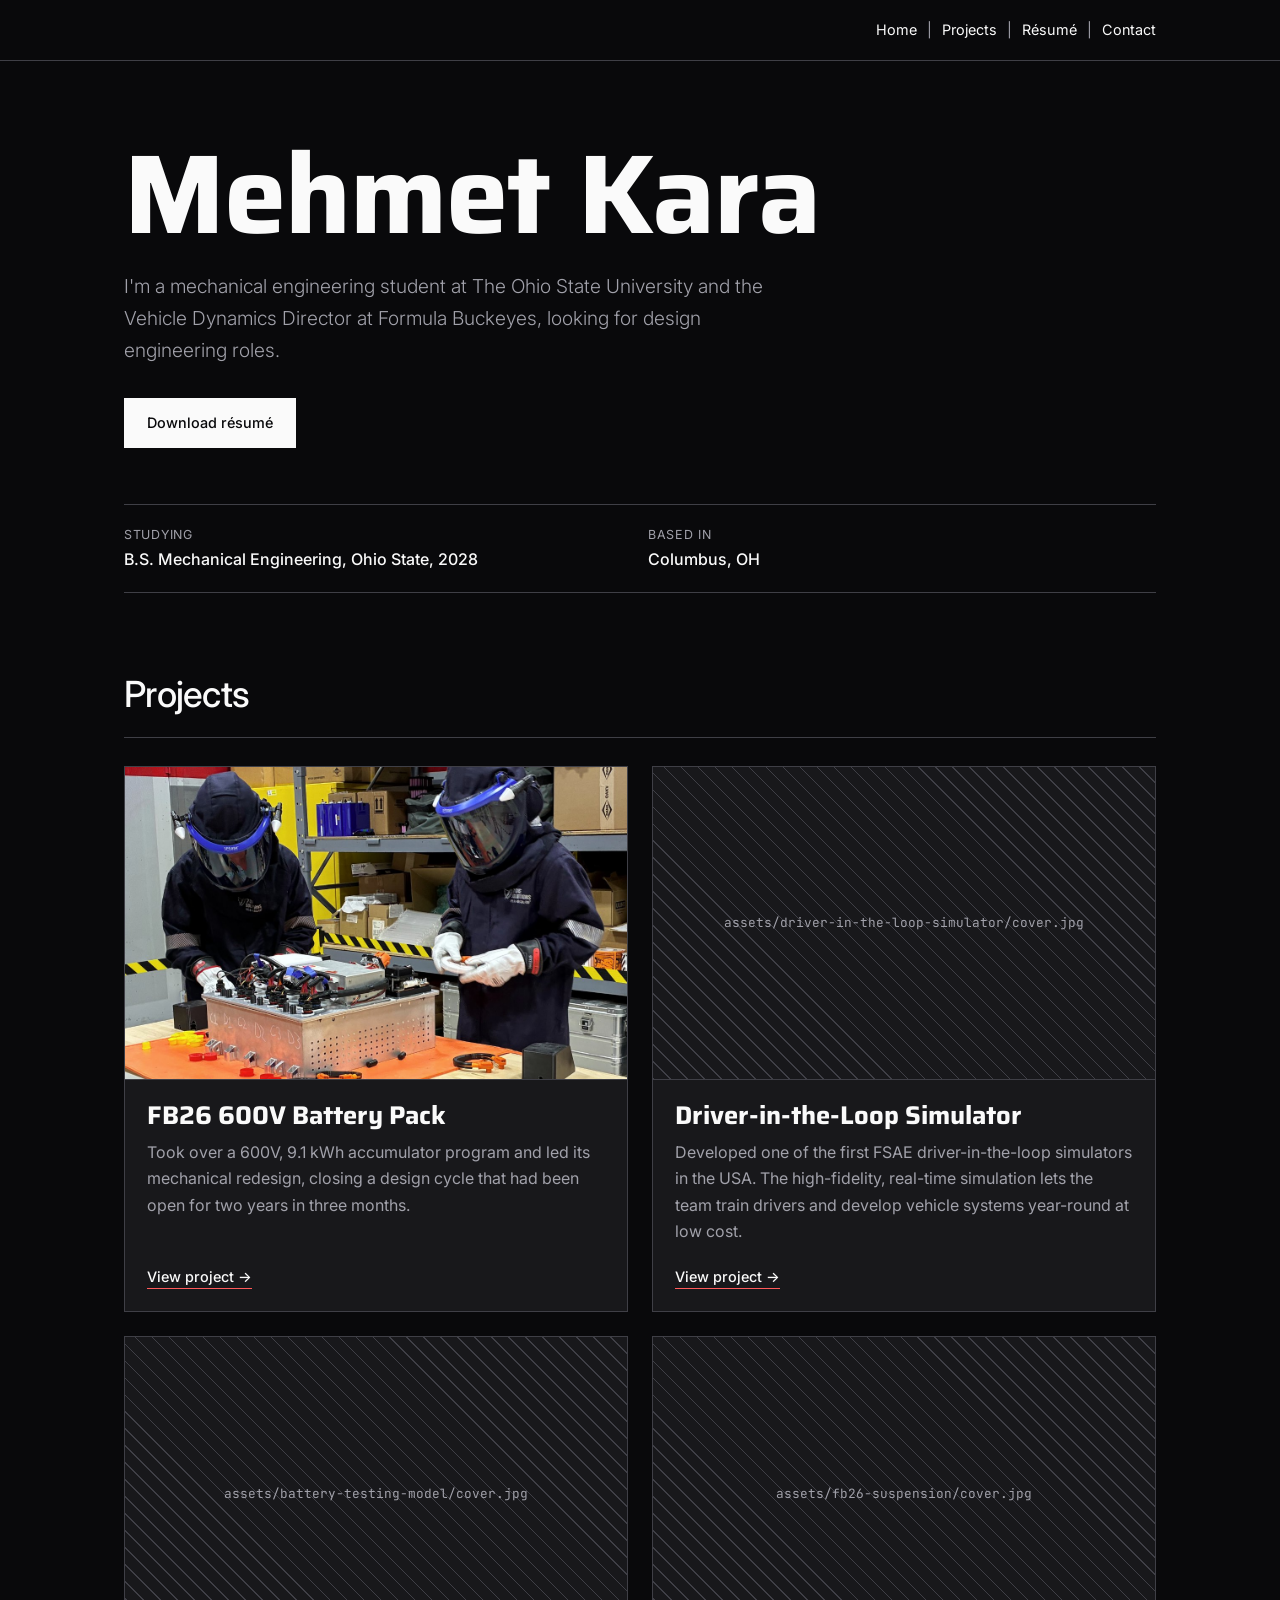
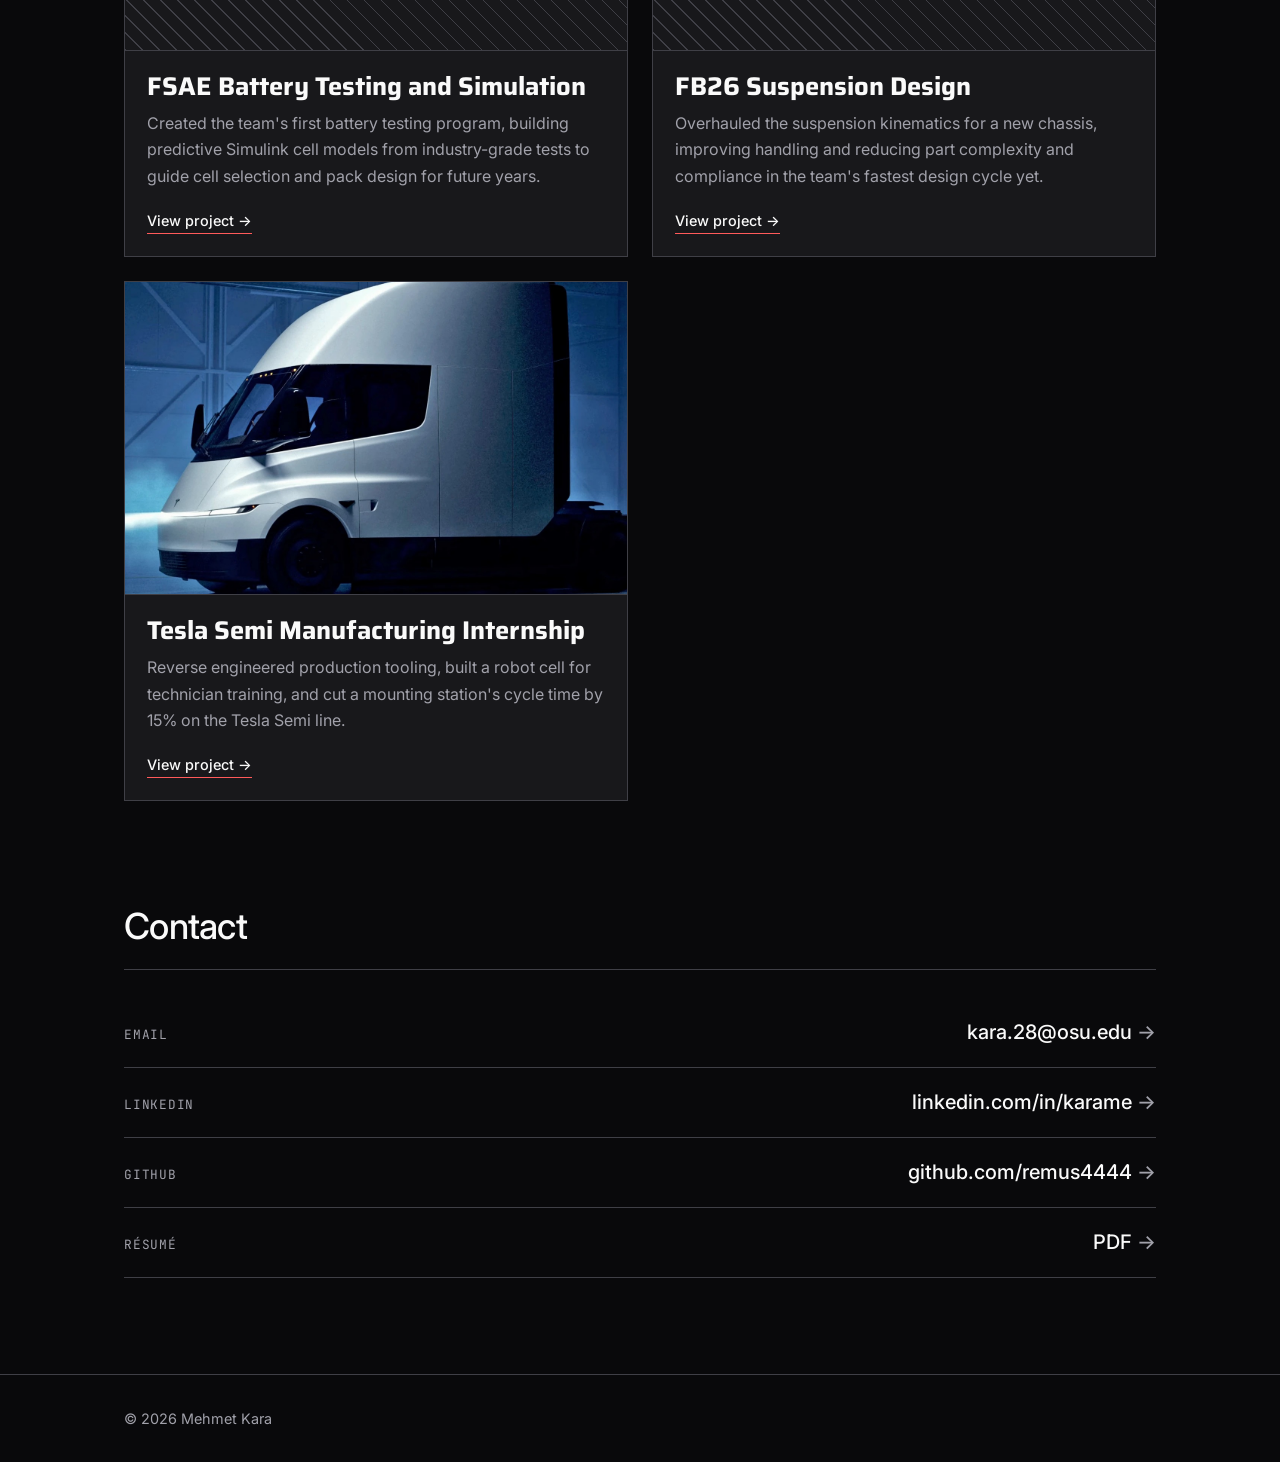
==== commit 73b6f940: "Add Tesla Semi page, start DiL write-up, refine home page - Top bar: Home moved to the right with th" ====
--- a/index.html
+++ b/index.html
@@ -13,8 +13,8 @@
 
 <header class="topbar">
   <div class="wrap">
-    <a class="brand" href="index.html">Home</a>
     <nav>
+      <a href="index.html">Home</a>
       <a href="#projects">Projects</a>
       <a href="assets/resume.pdf">Résumé</a>
       <a href="#contact">Contact</a>
@@ -25,10 +25,9 @@
 <main>
   <section class="hero wrap">
     <h1>Mehmet Kara</h1>
-    <p class="hero-intro">I'm a mechanical engineering student at The Ohio State University and the Vehicle Dynamics Director at Formula Buckeyes. I'm looking for design engineering roles in automotive and aerospace.</p>
+    <p class="hero-intro">I'm a mechanical engineering student at The Ohio State University and the Vehicle Dynamics Director at Formula Buckeyes, looking for design engineering roles.</p>
     <div class="actions">
       <a class="btn primary" href="assets/resume.pdf">Download résumé</a>
-      <a class="btn" href="mailto:kara.28@osu.edu">Email me</a>
     </div>
     <dl class="facts hero-facts">
       <div><dt>Studying</dt><dd>B.S. Mechanical Engineering, Ohio State, 2028</dd></div>
@@ -43,8 +42,8 @@
       <a class="card" href="projects/battery-pack.html">
         <div class="thumb"><img src="assets/battery-pack/arc-flash-assembly.jpg" alt="Two team members in arc flash suits assembling the FB26 battery pack"></div>
         <div class="card-body">
-          <h3>FB26 600 V Battery Pack</h3>
-          <p>Took over a 576&nbsp;V, 9.1&nbsp;kWh accumulator program and led its mechanical redesign, closing a design cycle that had been open for two years in three months.</p>
+          <h3>FB26 600V Battery Pack</h3>
+          <p>Took over a 600V, 9.1&nbsp;kWh accumulator program and led its mechanical redesign, closing a design cycle that had been open for two years in three months.</p>
           <span class="cta">View project &rarr;</span>
         </div>
       </a>
@@ -52,7 +51,7 @@
         <div class="thumb"><div class="ph">assets/driver-in-the-loop-simulator/cover.jpg</div></div>
         <div class="card-body">
           <h3>Driver-in-the-Loop Simulator</h3>
-          <p>Developed one of the first FSAE driver-in-the-loop simulators in the USA: a high-fidelity, real-time vehicle simulation that lets the team train drivers and develop vehicle systems year-round at a low cost.</p>
+          <p>Developed one of the first FSAE driver-in-the-loop simulators in the USA. The high-fidelity, real-time simulation lets the team train drivers and develop vehicle systems year-round at low cost.</p>
           <span class="cta">View project &rarr;</span>
         </div>
       </a>
@@ -69,6 +68,14 @@
         <div class="card-body">
           <h3>FB26 Suspension Design</h3>
           <p>Overhauled the suspension kinematics for a new chassis, improving handling and reducing part complexity and compliance in the team's fastest design cycle yet.</p>
+          <span class="cta">View project &rarr;</span>
+        </div>
+      </a>
+      <a class="card" href="projects/tesla-semi.html">
+        <div class="thumb"><img src="assets/tesla-semi/card.jpg" alt="A white Tesla Semi truck in a dimly lit, blue-toned hangar"></div>
+        <div class="card-body">
+          <h3>Tesla Semi Manufacturing Internship</h3>
+          <p>Reverse engineered production tooling, built a robot cell for technician training, and cut a mounting station's cycle time by 15% on the Tesla Semi line.</p>
           <span class="cta">View project &rarr;</span>
         </div>
       </a>
--- a/css/style.css
+++ b/css/style.css
@@ -38,11 +38,11 @@
 
 /* ---------- Top bar ---------- */
 .topbar { border-bottom: 1px solid var(--line); }
-.topbar .wrap { display: flex; align-items: center; justify-content: space-between; gap: 16px; min-height: 60px; }
-.topbar .brand { font-family: var(--display); font-size: 1.1rem; text-decoration: none; letter-spacing: 0.01em; }
-.topbar nav { display: flex; gap: 20px; }
-.topbar nav a { color: var(--muted); text-decoration: none; font-size: 0.9rem; transition: color .2s; }
-.topbar nav a:hover { color: var(--text); }
+.topbar .wrap { display: flex; align-items: center; justify-content: flex-end; gap: 16px; min-height: 60px; }
+.topbar nav { display: flex; flex-wrap: wrap; }
+.topbar nav a + a::before { content: "|"; display: inline-block; margin-inline: 10px; color: var(--muted); }
+.topbar nav a { color: var(--text); text-decoration: none; font-size: 0.9rem; transition: color .2s; }
+.topbar nav a:hover { color: var(--accent); }
 
 /* ---------- Home hero ---------- */
 .hero { padding-block: 80px 24px; }
@@ -131,6 +131,16 @@
 .content ul { padding-left: 20px; }
 .content figure { margin: 28px 0; }
 .content figcaption { font-size: 0.85rem; color: var(--muted); margin-top: 8px; }
+.content .chips { list-style: none; padding: 0; display: flex; flex-wrap: wrap; gap: 8px; }
+.content .chips li { margin: 0; padding: 4px 12px; border: 1px solid var(--line); color: var(--text); font-family: var(--mono); font-size: 0.8rem; }
+
+.video { aspect-ratio: 16/9; border: 2px solid var(--line); background: var(--surface); }
+.video iframe { display: block; width: 100%; height: 100%; border: 0; }
+
+/* NDA / disclosure callout */
+.notice { max-width: 720px; margin-bottom: 32px; padding: 16px 20px; background: var(--surface); border-left: 3px solid var(--accent); }
+.notice strong { display: block; font-weight: 600; margin-bottom: 4px; }
+.notice p { color: var(--muted); font-size: 0.95rem; }
 .content .ph { aspect-ratio: 16/9; }
 
 .content h3 { font-size: 1.05rem; font-weight: 600; margin: 28px 0 8px; }
@@ -194,6 +204,9 @@
 .chart-legend .key.s1 { background: var(--series-1); }
 .chart-legend .key.s2 { background: var(--series-2); }
 .chart-plot { position: relative; }
+/* Square charts are centered in the text column */
+.content figure.square { max-width: 560px; margin-inline: auto; }
+.content figure.square figcaption { text-align: center; }
 .chart [hidden] { display: none; }
 .chart svg { width: 100%; height: auto; display: block; overflow: visible; }
 .chart .grid { stroke: var(--line); stroke-width: 1; }
@@ -221,7 +234,7 @@
 
 @media (max-width: 560px) {
   .hero { padding-block: 48px 16px; }
-  .topbar nav { gap: 14px; }
+  .topbar nav a + a::before { margin-inline: 7px; }
   .viewer model-viewer, .viewer .missing { height: 320px; }
   .chart { padding: 12px 8px; }
   /* SVG text scales with the chart; enlarge it so it stays legible on phones */
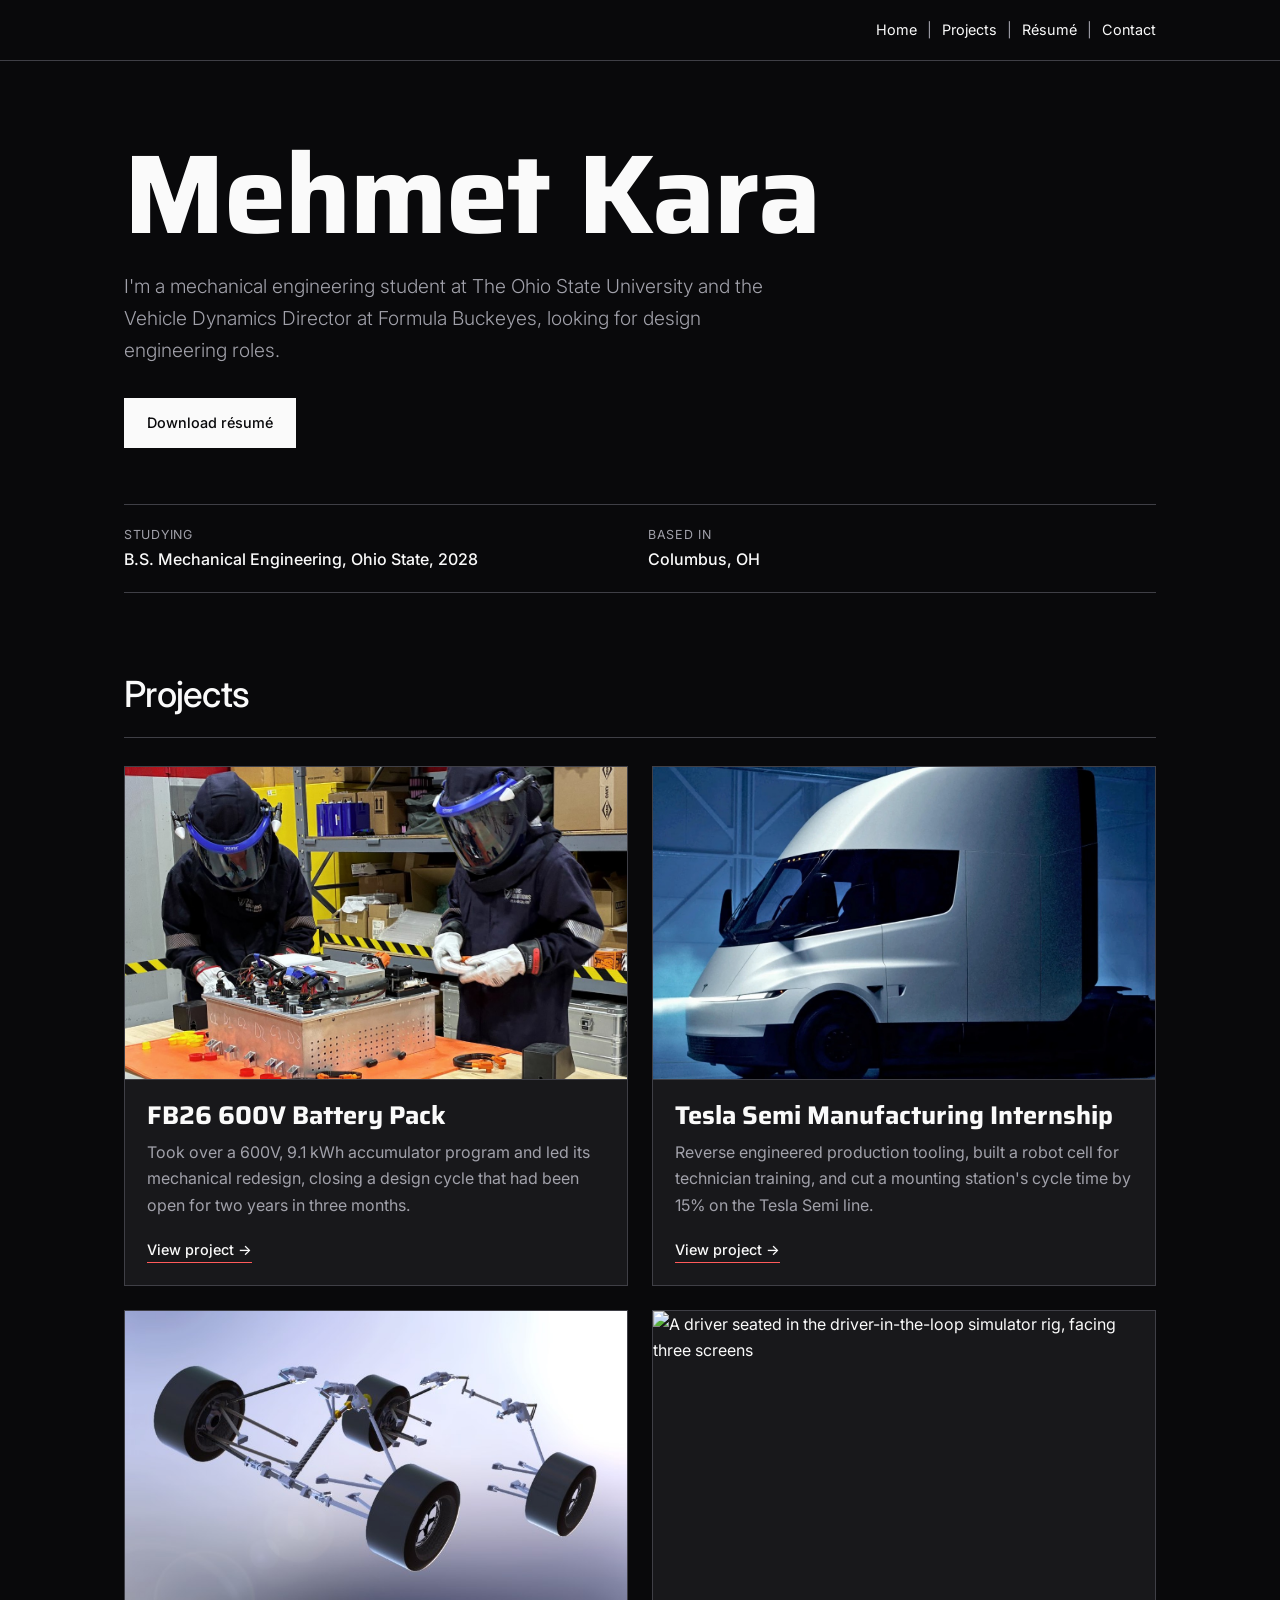
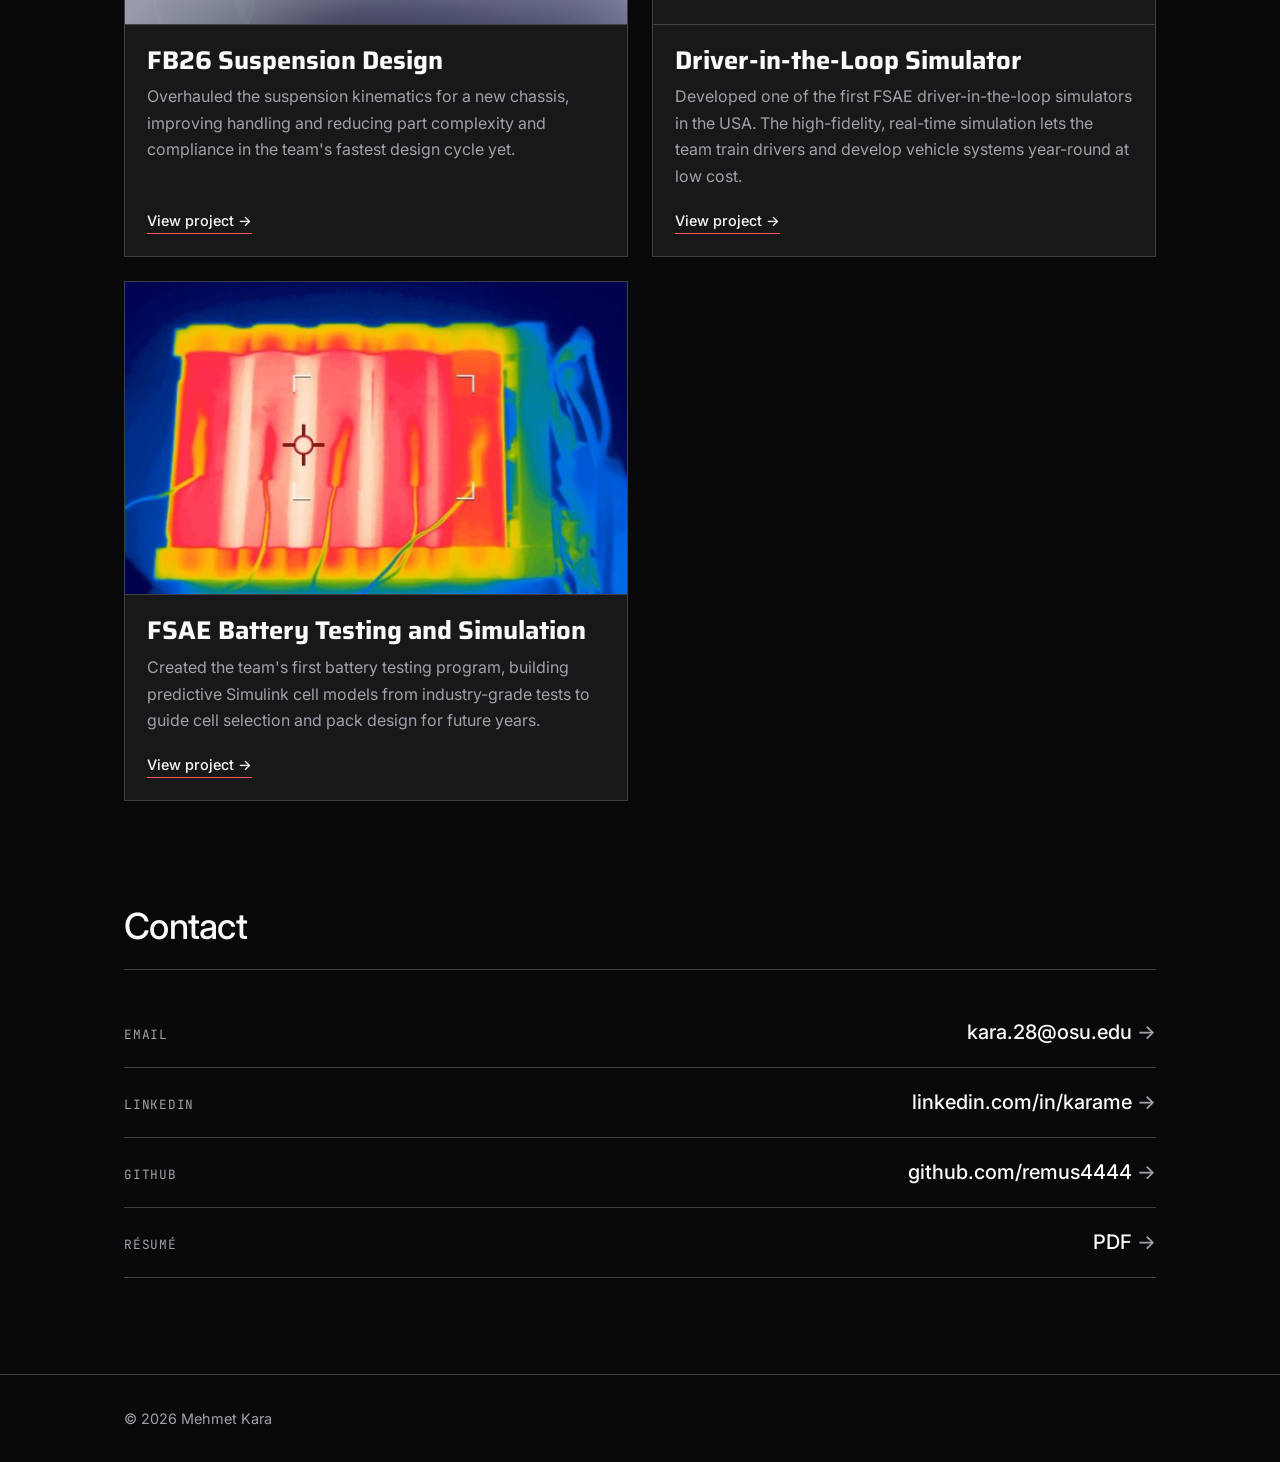
==== commit b4a40830: "Reorder home page projects and add card cover images Co-Authored-By: Claude Opus 5.5 <noreply@anthro" ====
--- a/index.html
+++ b/index.html
@@ -47,8 +47,24 @@
           <span class="cta">View project &rarr;</span>
         </div>
       </a>
+      <a class="card" href="projects/tesla-semi.html">
+        <div class="thumb"><img src="assets/tesla-semi/card.jpg" alt="A white Tesla Semi truck in a dimly lit, blue-toned hangar"></div>
+        <div class="card-body">
+          <h3>Tesla Semi Manufacturing Internship</h3>
+          <p>Reverse engineered production tooling, built a robot cell for technician training, and cut a mounting station's cycle time by 15% on the Tesla Semi line.</p>
+          <span class="cta">View project &rarr;</span>
+        </div>
+      </a>
+      <a class="card" href="projects/fb26-suspension.html">
+        <div class="thumb"><img src="assets/fb26-suspension/cover.jpg" alt="Render of the FB26 suspension assembly on its own, showing all four wheels, the wishbones, pushrods and uprights"></div>
+        <div class="card-body">
+          <h3>FB26 Suspension Design</h3>
+          <p>Overhauled the suspension kinematics for a new chassis, improving handling and reducing part complexity and compliance in the team's fastest design cycle yet.</p>
+          <span class="cta">View project &rarr;</span>
+        </div>
+      </a>
       <a class="card" href="projects/driver-in-the-loop-simulator.html">
-        <div class="thumb"><div class="ph">assets/driver-in-the-loop-simulator/cover.jpg</div></div>
+        <div class="thumb"><img src="assets/driver-in-the-loop-simulator/rig-side.jpg" alt="A driver seated in the driver-in-the-loop simulator rig, facing three screens"></div>
         <div class="card-body">
           <h3>Driver-in-the-Loop Simulator</h3>
           <p>Developed one of the first FSAE driver-in-the-loop simulators in the USA. The high-fidelity, real-time simulation lets the team train drivers and develop vehicle systems year-round at low cost.</p>
@@ -56,26 +72,10 @@
         </div>
       </a>
       <a class="card" href="projects/battery-testing-model.html">
-        <div class="thumb"><div class="ph">assets/battery-testing-model/cover.jpg</div></div>
+        <div class="thumb"><img src="assets/battery-testing-model/cover.jpg" alt="Thermal camera image of a five-cell battery module glowing red and white during testing"></div>
         <div class="card-body">
           <h3>FSAE Battery Testing and Simulation</h3>
           <p>Created the team's first battery testing program, building predictive Simulink cell models from industry-grade tests to guide cell selection and pack design for future years.</p>
-          <span class="cta">View project &rarr;</span>
-        </div>
-      </a>
-      <a class="card" href="projects/fb26-suspension.html">
-        <div class="thumb"><div class="ph">assets/fb26-suspension/cover.jpg</div></div>
-        <div class="card-body">
-          <h3>FB26 Suspension Design</h3>
-          <p>Overhauled the suspension kinematics for a new chassis, improving handling and reducing part complexity and compliance in the team's fastest design cycle yet.</p>
-          <span class="cta">View project &rarr;</span>
-        </div>
-      </a>
-      <a class="card" href="projects/tesla-semi.html">
-        <div class="thumb"><img src="assets/tesla-semi/card.jpg" alt="A white Tesla Semi truck in a dimly lit, blue-toned hangar"></div>
-        <div class="card-body">
-          <h3>Tesla Semi Manufacturing Internship</h3>
-          <p>Reverse engineered production tooling, built a robot cell for technician training, and cut a mounting station's cycle time by 15% on the Tesla Semi line.</p>
           <span class="cta">View project &rarr;</span>
         </div>
       </a>
